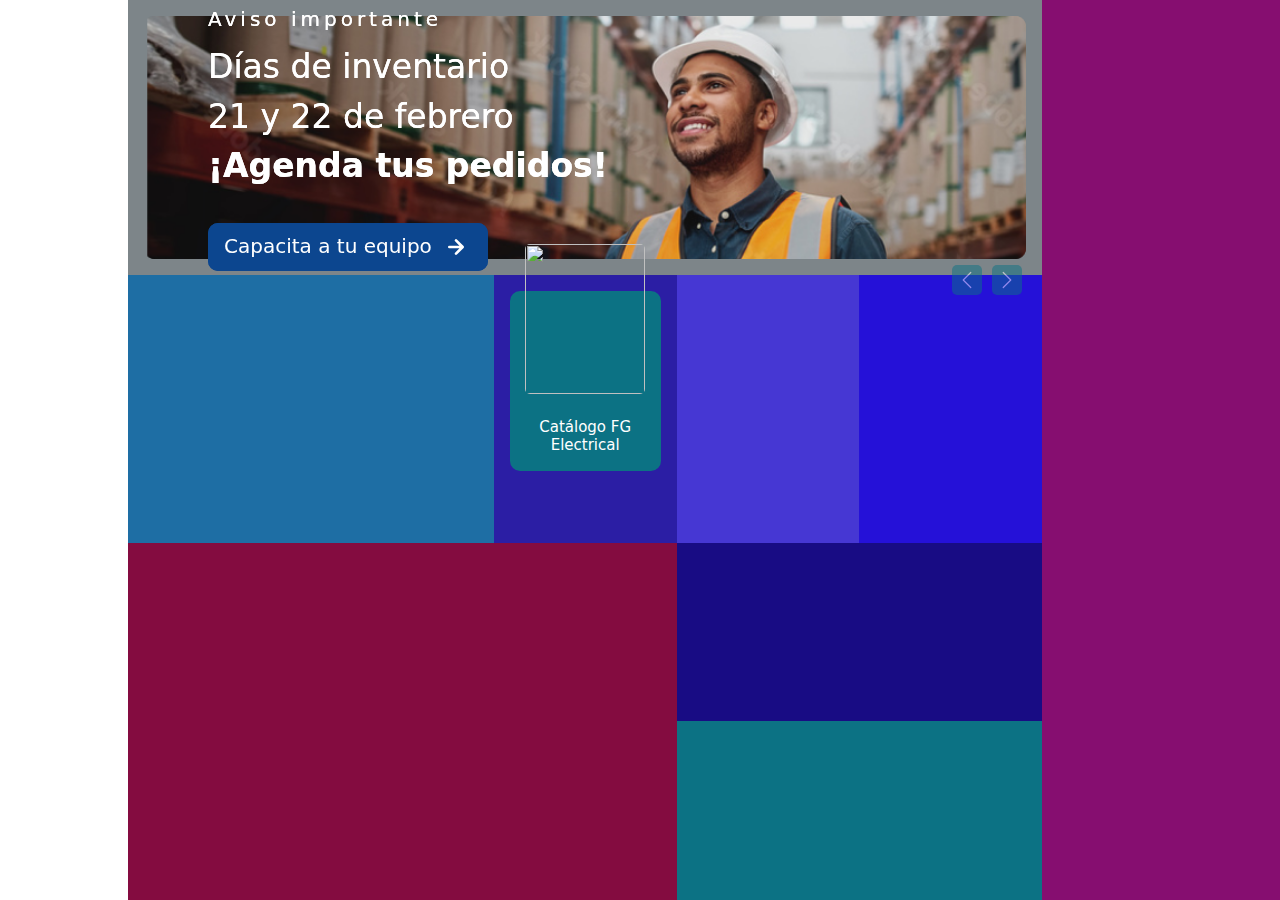
==== index.html @ e0c72c0d "Add files via upload" ====
<!DOCTYPE html>
<html lang="es-MX">

<head>
  <meta charset="UTF-8">
  <meta name="viewport" content="width=device-width, initial-scale=1.0">
  <link rel="stylesheet" href="./css/main.css">
  <link href="https://cdn.jsdelivr.net/npm/bootstrap@5.3.3/dist/css/bootstrap.min.css" rel="stylesheet"
    integrity="sha384-QWTKZyjpPEjISv5WaRU9OFeRpok6YctnYmDr5pNlyT2bRjXh0JMhjY6hW+ALEwIH" crossorigin="anonymous">
</head>
<title>Tablets Project</title>
</head>

<body>
  <main>
    <div class="container__tablet">
      <aside class="Menu"></aside>
      <div class="CapacitacioneSolicitud"></div>
      <div class="CatalogoFG">
        <div class="catalog__content">
          <img class="catalog__content__image"
            src="https://cdn.shopify.com/s/files/1/0257/8494/2641/files/Catalogo_FG.jpg?v=1652139027" alt="">
          <h2 class="catalog__content__title">Catálogo FG Electrical</h2>
        </div>
      </div>
      <div class="CatalogoValmact"></div>
      <div class="Fichas"></div>
      <div class="BannerArea">
        <div id="carouselExampleInterval" class="carousel slide carousel_banner" data-bs-ride="carousel">
          <div class="carousel-inner">
            <div class="carousel-item active" data-bs-interval="3000">
              <div class="banner__containers ">
                <img src="./assets/banner_tablet_1.png" class="banner__content__background" alt="...">
                <div class="banner__content">
                  <span class="banner__content__type">Aviso importante</span>
                  <p class="banner__content__title">Días de inventario 21 y 22 de febrero <span
                      class="banner__content__strong">¡Agenda
                      tus pedidos!</span></p>
                  <a class="banner__content__button" href="">Capacita a tu equipo <span> <svg
                        xmlns="http://www.w3.org/2000/svg" width="1em" height="1em" viewBox="0 0 24 24">
                        <path fill="currentColor"
                          d="M17.92 11.62a1 1 0 0 0-.21-.33l-5-5a1 1 0 0 0-1.42 1.42l3.3 3.29H7a1 1 0 0 0 0 2h7.59l-3.3 3.29a1 1 0 0 0 0 1.42a1 1 0 0 0 1.42 0l5-5a1 1 0 0 0 .21-.33a1 1 0 0 0 0-.76" />
                      </svg></span></a>
                </div>
              </div>

            </div>
            <div class="carousel-item active" data-bs-interval="3000">
              <div class="banner__containers ">
                <img src="./assets/banner_tablet_1.png" class="banner__content__background" alt="...">
                <div class="banner__content">
                  <span class="banner__content__type">Aviso importante</span>
                  <p class="banner__content__title">Días de inventario 21 y 22 de febrero <span
                      class="banner__content__strong">¡Agenda
                      tus pedidos!</span></p>
                  <a class="banner__content__button" href="">Capacita a tu equipo <span> <svg
                        xmlns="http://www.w3.org/2000/svg" width="1em" height="1em" viewBox="0 0 24 24">
                        <path fill="currentColor"
                          d="M17.92 11.62a1 1 0 0 0-.21-.33l-5-5a1 1 0 0 0-1.42 1.42l3.3 3.29H7a1 1 0 0 0 0 2h7.59l-3.3 3.29a1 1 0 0 0 0 1.42a1 1 0 0 0 1.42 0l5-5a1 1 0 0 0 .21-.33a1 1 0 0 0 0-.76" />
                      </svg></span></a>
                </div>
              </div>

            </div>
            <!-- <div class="carousel-item" data-bs-interval="2000">
              <img src="..." class="d-block w-100" alt="...">
            </div>
            <div class="carousel-item">
              <img src="..." class="d-block w-100" alt="...">
            </div> -->
          </div>
          <div class="carousel_control_arrow">
            <button class="carousel-control-prev" type="button" data-bs-target="#carouselExampleInterval"
              data-bs-slide="prev">
              <span class="carousel-control-prev-icon" aria-hidden="true"></span>
              <span class="visually-hidden">Previous</span>
            </button>
            <button class="carousel-control-next" type="button" data-bs-target="#carouselExampleInterval"
              data-bs-slide="next">
              <span class="carousel-control-next-icon" aria-hidden="true"></span>
              <span class="visually-hidden">Next</span>
            </button>
          </div>

        </div>
      </div>
      <div class="TiendasEnLinea"></div>
      <div class="SobreNosotros"></div>
      <div class="Merch"></div>
      <div class="ContainerCapacitaciones"></div>
    </div>
  </main>
  <script src="https://cdn.jsdelivr.net/npm/@popperjs/core@2.11.8/dist/umd/popper.min.js"
    integrity="sha384-I7E8VVD/ismYTF4hNIPjVp/Zjvgyol6VFvRkX/vR+Vc4jQkC+hVqc2pM8ODewa9r"
    crossorigin="anonymous"></script>
  <script src="https://cdn.jsdelivr.net/npm/bootstrap@5.3.3/dist/js/bootstrap.min.js"
    integrity="sha384-0pUGZvbkm6XF6gxjEnlmuGrJXVbNuzT9qBBavbLwCsOGabYfZo0T0to5eqruptLy"
    crossorigin="anonymous"></script>
</body>

</html>
---- css/main.css ----
:root {
  --white: #fff !important;
  --blue-button: #0c468f;
}

main {
  overflow: hidden;
  overflow-y: none;
  overflow-x: none;
  padding: 0;
  width: 100vw;
  height: 100vh;
}
main .container__tablet {
  width: 100%;
  height: 100%;
  display: grid;
  grid-template-columns: 0.7fr repeat(5, 1fr) 1.3fr;
  grid-template-rows: 1.3fr 1.5fr repeat(2, 1fr);
  gap: 0px 0px;
  grid-template-areas: "Menu BannerArea BannerArea BannerArea BannerArea BannerArea ContainerCapacitaciones" "Menu CapacitacioneSolicitud CapacitacioneSolicitud CatalogoFG CatalogoValmact Fichas ContainerCapacitaciones" "Menu TiendasEnLinea TiendasEnLinea TiendasEnLinea SobreNosotros SobreNosotros ContainerCapacitaciones" "Menu TiendasEnLinea TiendasEnLinea TiendasEnLinea Merch Merch ContainerCapacitaciones";
}
main .BannerArea {
  grid-area: BannerArea;
  background-color: #f345d3;
}
main .ContainerCapacitaciones {
  grid-area: ContainerCapacitaciones;
  background-color: #860e70;
}
main .CapacitacioneSolicitud {
  grid-area: CapacitacioneSolicitud;
  background-color: #1e6ea4;
}
main .CatalogoFG {
  grid-area: CatalogoFG;
  background-color: #2b1ea4;
}
main .CatalogoValmact {
  grid-area: CatalogoValmact;
  background-color: #4637d3;
}
main .SobreNosotros {
  grid-area: SobreNosotros;
  background-color: #180c84;
}
main .TiendasEnLinea {
  grid-area: TiendasEnLinea;
  background-color: #840c40;
}
main .Merch {
  grid-area: Merch;
  background-color: #0c7284;
}
main .Fichas {
  grid-area: Fichas;
  background-color: #2511d8;
}

/*Banner Section*/
.carousel-inner {
  width: 100%;
  height: 100%;
}

.carousel_banner {
  background-color: #7d8589;
  width: 100%;
  height: 100%;
}

.carousel-item {
  width: 100%;
  height: 100%;
}

.banner__containers {
  position: relative;
  width: 100%;
  height: 100%;
  padding: 1rem;
  overflow: hidden;
}
.banner__containers .banner__content__background {
  width: 100%;
  -o-object-fit: cover;
     object-fit: cover;
  position: relative;
  z-index: 9;
}
.banner__containers .banner__content {
  width: 100%;
  height: 100%;
  position: absolute;
  z-index: 11;
  top: 0;
  left: 0;
  padding: 5rem;
  display: flex;
  flex-direction: column;
  align-items: start;
  justify-content: center;
  width: 70%;
}
.banner__containers .banner__content .banner__content__type {
  font-size: 20px;
  color: var(--white);
  letter-spacing: 4px;
  font-weight: 300;
}
.banner__containers .banner__content .banner__content__title {
  font-size: 33px;
  text-wrap: balance;
  color: var(--white);
  font-weight: normal;
  padding: 0.5rem 0 1rem 0;
}
.banner__containers .banner__content .banner__content__title .banner__content__strong {
  font-weight: 600;
}
.banner__containers .banner__content .banner__content__button {
  background-color: var(--blue-button);
  color: var(--white);
  font-size: 20px;
  font-weight: 500;
  padding: 0.5rem 1rem;
  text-decoration: none;
  border-radius: 10px;
  display: flex;
  flex-direction: row;
  gap: 0.5rem;
}
.banner__containers .banner__content .banner__content__button span svg {
  width: 2rem;
  height: 2rem;
}

.carousel_control_arrow {
  position: absolute;
  bottom: -20px;
  right: 20px;
  width: 70px;
  height: 30px;
  z-index: 13;
  display: flex;
  flex-direction: row;
  justify-content: center;
  align-items: center;
}
.carousel_control_arrow .carousel-control-prev,
.carousel_control_arrow .carousel-control-next {
  border-radius: 5px;
  background-color: #0c7284;
  width: 30px;
  height: 30px;
}
.carousel_control_arrow .carousel-control-prev .carousel-control-next-icon,
.carousel_control_arrow .carousel-control-prev .carousel-control-prev-icon,
.carousel_control_arrow .carousel-control-next .carousel-control-next-icon,
.carousel_control_arrow .carousel-control-next .carousel-control-prev-icon {
  width: 20px;
}

/* Banner Section*/
/* Catalogos*/
.CatalogoFG {
  padding: 1rem;
}
.CatalogoFG .catalog__content {
  display: flex;
  flex-direction: column;
  justify-content: center;
  align-items: center;
  background-color: #0c7284;
  border-radius: 10px;
  text-align: center;
  height: 180px;
}
.CatalogoFG .catalog__content .catalog__content__image {
  width: 120px;
  height: 150px;
  border-radius: 5px;
  -o-object-fit: cover;
     object-fit: cover;
  transform: translateY(-1.5rem);
  z-index: 14;
}
.CatalogoFG .catalog__content .catalog__content__title {
  font-size: 15px;
  color: var(--white);
  padding: 0 0 2rem 0;
  text-wrap: balance;
}
.CatalogoFG .catalog__content .catalog__content__paragraph {
  font-size: 13px;
}
.CatalogoFG .catalog__content .catalog__content__button {
  background-color: var(--blue-button);
  color: var(--white);
  font-size: 15px;
  font-weight: 500;
  text-decoration: none;
  border-radius: 10px;
  padding: 0.5rem;
}

/* Catalogos*//*# sourceMappingURL=main.css.map */
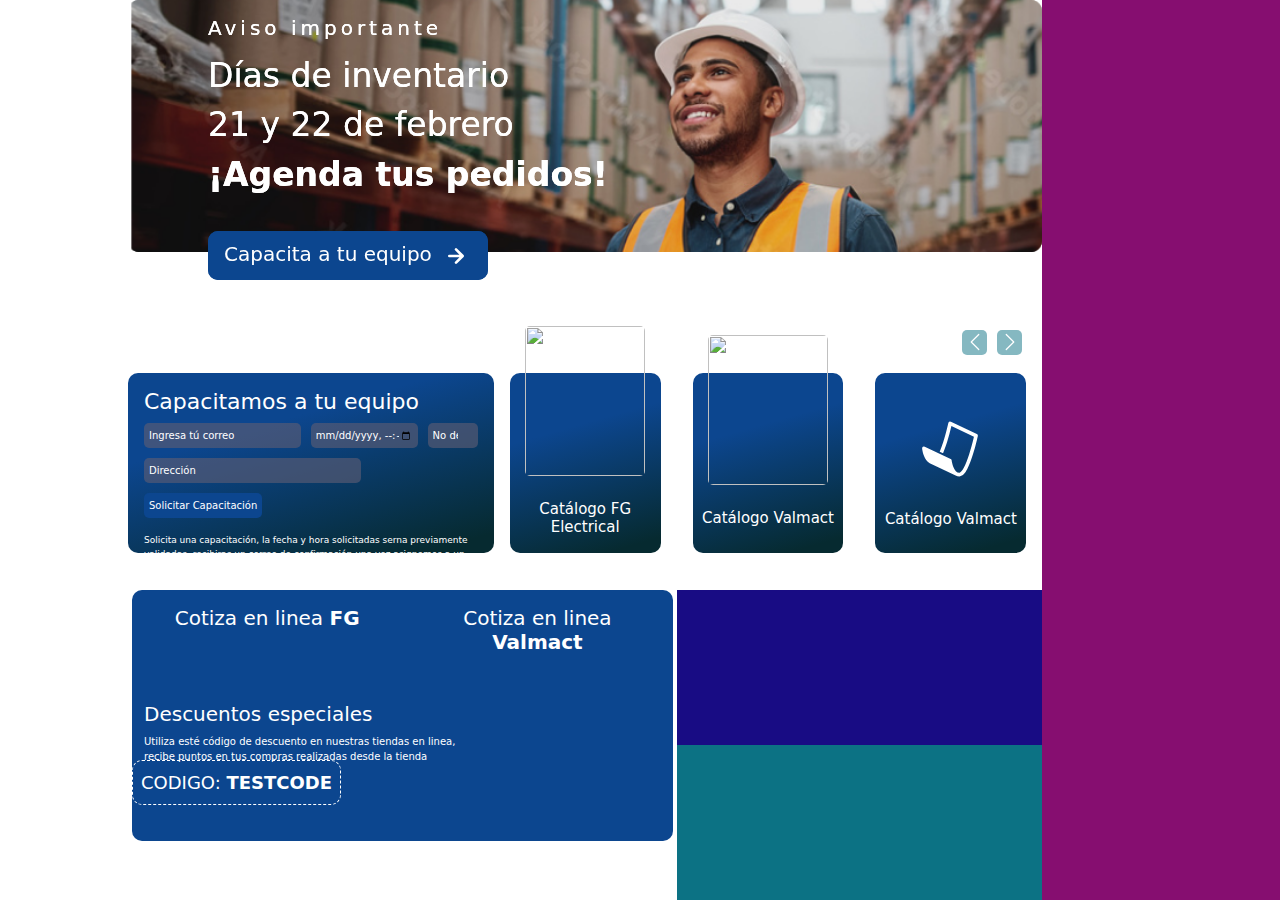
==== commit eaf47dd2: "Add files via upload" ====
--- a/index.html
+++ b/index.html
@@ -15,7 +15,23 @@
   <main>
     <div class="container__tablet">
       <aside class="Menu"></aside>
-      <div class="CapacitacioneSolicitud"></div>
+      <div class="CapacitacioneSolicitud">
+        <div class="capacitaciones__content">
+          <h2 class="capacitaciones__content__title">Capacitamos a tu equipo</h2>
+          <div class="capacitaciones__content__form">
+            <form action="">
+              <input placeholder="Ingresa tú correo" type="email" name="correo" id="correo">
+              <input type="datetime-local" name="datetime" id="datetime">
+              <input placeholder="No de asistentes" type="number" name="asistentes" id="asistentes">
+              <input placeholder="Dirección" type="text" name="direccion" id="direccion">
+              <input id="submit" type="submit" value="Solicitar Capacitación">
+            </form>
+            <p class="capacitaciones__content__politicies">Solicita una capacitación, la fecha y hora solicitadas serna
+              previamente validadas, recibiras un correo
+              de confirmación una vez asignemos a un capacitador.</p>
+          </div>
+        </div>
+      </div>
       <div class="CatalogoFG">
         <div class="catalog__content">
           <img class="catalog__content__image"
@@ -23,8 +39,22 @@
           <h2 class="catalog__content__title">Catálogo FG Electrical</h2>
         </div>
       </div>
-      <div class="CatalogoValmact"></div>
-      <div class="Fichas"></div>
+      <div class="CatalogoValmact">
+        <div class="catalog__content">
+          <img class="catalog__content__image"
+            src="https://cdn.shopify.com/s/files/1/0257/8494/2641/files/catalogo_valmact.jpg?v=1692377696" alt="">
+          <h2 class="catalog__content__title">Catálogo Valmact</h2>
+        </div>
+      </div>
+      <div class="Fichas">
+        <div class="catalog__content">
+          <svg class="catalog__content__paper" xmlns="http://www.w3.org/2000/svg" viewBox=" 0 0 32 32">
+            <path fill="currentColor"
+              d="M28.916 8.01L15.953 1.887a.92.92 0 0 0-1.288.638c-.003.01-1.04 4.83-2.58 9.635c-.525 1.647-1.113 3.275-1.727 4.705l1.665.786c2-4.642 3.584-11.05 4.18-13.613L27.47 9.353c-.346 1.513-1.233 5.223-2.42 8.927c-.767 2.4-1.665 4.797-2.585 6.532c-.89 1.79-1.958 2.67-2.197 2.552c-1.42.03-2.418-1.262-3.09-2.918a13.7 13.7 0 0 1-.657-2.246c-.128-.618-.167-1.006-.17-1.006a.906.906 0 0 0-.52-.73l-12.96-6.12a.924.924 0 0 0-.926.08a.92.92 0 0 0-.38.847c.008.046.195 1.85.947 3.737c.522 1.32 1.407 2.818 2.846 3.575l12.956 6.13l.006-.012c.562.295 1.2.487 1.947.496c1.797-.117 2.777-1.668 3.818-3.525c3-5.69 5.32-16.6 5.338-16.64a.91.91 0 0 0-.504-1.02z" />
+          </svg>
+          <h2 class="catalog__content__title">Catálogo Valmact</h2>
+        </div>
+      </div>
       <div class="BannerArea">
         <div id="carouselExampleInterval" class="carousel slide carousel_banner" data-bs-ride="carousel">
           <div class="carousel-inner">
@@ -84,7 +114,28 @@
 
         </div>
       </div>
-      <div class="TiendasEnLinea"></div>
+      <div class="TiendasEnLinea">
+        <div class="TiendaEnLinea__Content row">
+          <div class="TiendaEnLinea__FG col-6">
+            <h2>Cotiza en linea <span> FG </span></h2>
+            <img src="./assets/TiendaFG.png" alt="">
+          </div>
+          <div class="TiendaEnLinea__FGM col-6">
+            <h2>Cotiza en linea <span> Valmact </span></h2>
+            <img src="./assets/TiendaFGM.png" alt="">
+          </div>
+          <div class="col-12">
+            <div class="TiendaEnLinea__codigo row">
+              <h3 class="">Descuentos especiales</h3>
+              <p class="col-8">Utiliza esté código de descuento en nuestras tiendas en linea, recibe puntos en tus
+                compras realizadas
+                desde la tienda</p>
+              <p class="TiendaEnLinea__codigo__discount col-2">Codigo: <span>TESTCODE</span></p>
+            </div>
+          </div>
+        </div>
+
+      </div>
       <div class="SobreNosotros"></div>
       <div class="Merch"></div>
       <div class="ContainerCapacitaciones"></div>
--- a/css/main.css
+++ b/css/main.css
@@ -16,13 +16,12 @@
   height: 100%;
   display: grid;
   grid-template-columns: 0.7fr repeat(5, 1fr) 1.3fr;
-  grid-template-rows: 1.3fr 1.5fr repeat(2, 1fr);
+  grid-template-rows: 2.3fr 1.5fr repeat(2, 1fr);
   gap: 0px 0px;
   grid-template-areas: "Menu BannerArea BannerArea BannerArea BannerArea BannerArea ContainerCapacitaciones" "Menu CapacitacioneSolicitud CapacitacioneSolicitud CatalogoFG CatalogoValmact Fichas ContainerCapacitaciones" "Menu TiendasEnLinea TiendasEnLinea TiendasEnLinea SobreNosotros SobreNosotros ContainerCapacitaciones" "Menu TiendasEnLinea TiendasEnLinea TiendasEnLinea Merch Merch ContainerCapacitaciones";
 }
 main .BannerArea {
   grid-area: BannerArea;
-  background-color: #f345d3;
 }
 main .ContainerCapacitaciones {
   grid-area: ContainerCapacitaciones;
@@ -30,15 +29,12 @@
 }
 main .CapacitacioneSolicitud {
   grid-area: CapacitacioneSolicitud;
-  background-color: #1e6ea4;
 }
 main .CatalogoFG {
   grid-area: CatalogoFG;
-  background-color: #2b1ea4;
 }
 main .CatalogoValmact {
   grid-area: CatalogoValmact;
-  background-color: #4637d3;
 }
 main .SobreNosotros {
   grid-area: SobreNosotros;
@@ -46,7 +42,6 @@
 }
 main .TiendasEnLinea {
   grid-area: TiendasEnLinea;
-  background-color: #840c40;
 }
 main .Merch {
   grid-area: Merch;
@@ -54,7 +49,6 @@
 }
 main .Fichas {
   grid-area: Fichas;
-  background-color: #2511d8;
 }
 
 /*Banner Section*/
@@ -64,7 +58,6 @@
 }
 
 .carousel_banner {
-  background-color: #7d8589;
   width: 100%;
   height: 100%;
 }
@@ -78,8 +71,6 @@
   position: relative;
   width: 100%;
   height: 100%;
-  padding: 1rem;
-  overflow: hidden;
 }
 .banner__containers .banner__content__background {
   width: 100%;
@@ -95,7 +86,7 @@
   z-index: 11;
   top: 0;
   left: 0;
-  padding: 5rem;
+  padding: 0rem 2rem 4rem 5rem;
   display: flex;
   flex-direction: column;
   align-items: start;
@@ -137,9 +128,9 @@
 
 .carousel_control_arrow {
   position: absolute;
-  bottom: -20px;
+  bottom: -3px;
   right: 20px;
-  width: 70px;
+  width: 60px;
   height: 30px;
   z-index: 13;
   display: flex;
@@ -151,8 +142,8 @@
 .carousel_control_arrow .carousel-control-next {
   border-radius: 5px;
   background-color: #0c7284;
-  width: 30px;
-  height: 30px;
+  width: 25px;
+  height: 25px;
 }
 .carousel_control_arrow .carousel-control-prev .carousel-control-next-icon,
 .carousel_control_arrow .carousel-control-prev .carousel-control-prev-icon,
@@ -163,20 +154,34 @@
 
 /* Banner Section*/
 /* Catalogos*/
-.CatalogoFG {
+.CatalogoFG,
+.CatalogoValmact {
   padding: 1rem;
 }
-.CatalogoFG .catalog__content {
+.CatalogoFG .catalog__content,
+.CatalogoValmact .catalog__content {
   display: flex;
   flex-direction: column;
   justify-content: center;
   align-items: center;
-  background-color: #0c7284;
+  background: rgb(12, 70, 143);
+  background: linear-gradient(164deg, rgb(12, 70, 143) 32%, rgb(6, 42, 48) 93%);
+  filter: progid:DXImageTransform.Microsoft.gradient(startColorstr="#0c468f",endColorstr="#062a30",GradientType=1);
   border-radius: 10px;
   text-align: center;
   height: 180px;
 }
-.CatalogoFG .catalog__content .catalog__content__image {
+.CatalogoFG .catalog__content .catalog__content__paper,
+.CatalogoValmact .catalog__content .catalog__content__paper {
+  width: 4rem;
+  height: 4rem;
+}
+.CatalogoFG .catalog__content .catalog__content__paper path,
+.CatalogoValmact .catalog__content .catalog__content__paper path {
+  fill: var(--white);
+}
+.CatalogoFG .catalog__content .catalog__content__image,
+.CatalogoValmact .catalog__content .catalog__content__image {
   width: 120px;
   height: 150px;
   border-radius: 5px;
@@ -185,16 +190,19 @@
   transform: translateY(-1.5rem);
   z-index: 14;
 }
-.CatalogoFG .catalog__content .catalog__content__title {
+.CatalogoFG .catalog__content .catalog__content__title,
+.CatalogoValmact .catalog__content .catalog__content__title {
   font-size: 15px;
   color: var(--white);
   padding: 0 0 2rem 0;
   text-wrap: balance;
 }
-.CatalogoFG .catalog__content .catalog__content__paragraph {
+.CatalogoFG .catalog__content .catalog__content__paragraph,
+.CatalogoValmact .catalog__content .catalog__content__paragraph {
   font-size: 13px;
 }
-.CatalogoFG .catalog__content .catalog__content__button {
+.CatalogoFG .catalog__content .catalog__content__button,
+.CatalogoValmact .catalog__content .catalog__content__button {
   background-color: var(--blue-button);
   color: var(--white);
   font-size: 15px;
@@ -204,4 +212,175 @@
   padding: 0.5rem;
 }
 
-/* Catalogos*//*# sourceMappingURL=main.css.map */+.Fichas {
+  padding: 1rem;
+}
+.Fichas .catalog__content {
+  display: flex;
+  flex-direction: column;
+  justify-content: center;
+  align-items: center;
+  background: rgb(12, 70, 143);
+  background: linear-gradient(164deg, rgb(12, 70, 143) 32%, rgb(6, 42, 48) 93%);
+  filter: progid:DXImageTransform.Microsoft.gradient(startColorstr="#0c468f",endColorstr="#062a30",GradientType=1);
+  border-radius: 10px;
+  text-align: center;
+  height: 180px;
+}
+.Fichas .catalog__content .catalog__content__paper {
+  width: 4rem;
+  height: 4rem;
+}
+.Fichas .catalog__content .catalog__content__paper path {
+  fill: var(--white);
+}
+.Fichas .catalog__content .catalog__content__image {
+  width: 120px;
+  height: 150px;
+  border-radius: 5px;
+  -o-object-fit: cover;
+     object-fit: cover;
+  transform: translateY(-1.5rem);
+  z-index: 14;
+}
+.Fichas .catalog__content .catalog__content__title {
+  transform: translateY(28px);
+  font-size: 15px;
+  color: var(--white);
+  text-wrap: balance;
+}
+.Fichas .catalog__content .catalog__content__paragraph {
+  font-size: 13px;
+}
+.Fichas .catalog__content .catalog__content__button {
+  background-color: var(--blue-button);
+  color: var(--white);
+  font-size: 15px;
+  font-weight: 500;
+  text-decoration: none;
+  border-radius: 10px;
+  padding: 0.5rem;
+}
+
+/* Catalogos*/
+/* Capacitaciones */
+.CapacitacioneSolicitud {
+  padding: 1rem 0 0 0;
+}
+
+.capacitaciones__content {
+  background: rgb(12, 70, 143);
+  background: linear-gradient(164deg, rgb(12, 70, 143) 32%, rgb(6, 42, 48) 93%);
+  filter: progid:DXImageTransform.Microsoft.gradient(startColorstr="#0c468f",endColorstr="#062a30",GradientType=1);
+  border-radius: 10px;
+  height: 180px;
+  padding: 1rem;
+}
+.capacitaciones__content .capacitaciones__content__politicies {
+  font-size: 9px;
+  margin: 0;
+  color: var(--white);
+  padding-top: 1rem;
+}
+.capacitaciones__content .capacitaciones__content__title {
+  color: var(--white);
+  font-size: 22px;
+}
+.capacitaciones__content .capacitaciones__content__form form {
+  display: flex;
+  flex-wrap: wrap;
+  gap: 10px;
+}
+.capacitaciones__content .capacitaciones__content__form form input {
+  background-color: rgba(93, 93, 115, 0.6392156863);
+  border: 0;
+  border-radius: 5px;
+  font-size: 10px;
+  padding: 5px;
+  color: var(--white);
+}
+.capacitaciones__content .capacitaciones__content__form form input::-moz-placeholder {
+  color: var(--white);
+}
+.capacitaciones__content .capacitaciones__content__form form input::placeholder {
+  color: var(--white);
+}
+.capacitaciones__content .capacitaciones__content__form form #submit {
+  background-color: var(--blue-button);
+  color: var(--white);
+  font-weight: 500;
+}
+.capacitaciones__content .capacitaciones__content__form form #correo {
+  width: 47%;
+}
+.capacitaciones__content .capacitaciones__content__form form #datetime,
+.capacitaciones__content .capacitaciones__content__form form #asistentes {
+  width: 32%;
+  color: var(--white);
+  font-size: 10px;
+}
+.capacitaciones__content .capacitaciones__content__form form #asistentes {
+  width: 15%;
+  color: var(--white);
+  font-size: 10px;
+}
+.capacitaciones__content .capacitaciones__content__form form #direccion {
+  width: 65%;
+}
+
+/* Capacitaciones */
+/*Tiendas En linea*/
+.TiendasEnLinea {
+  padding: 0rem 1rem;
+}
+.TiendasEnLinea .TiendaEnLinea__Content {
+  border-radius: 10px;
+  background-color: #0c468f;
+}
+.TiendasEnLinea .TiendaEnLinea__Content .TiendaEnLinea__FG,
+.TiendasEnLinea .TiendaEnLinea__Content .TiendaEnLinea__FGM {
+  text-align: center;
+  padding: 1rem;
+}
+.TiendasEnLinea .TiendaEnLinea__Content .TiendaEnLinea__FG h2,
+.TiendasEnLinea .TiendaEnLinea__Content .TiendaEnLinea__FGM h2 {
+  color: var(--white);
+  font-size: 20px;
+  font-weight: 300;
+  padding: 0;
+}
+.TiendasEnLinea .TiendaEnLinea__Content .TiendaEnLinea__FG h2 span,
+.TiendasEnLinea .TiendaEnLinea__Content .TiendaEnLinea__FGM h2 span {
+  font-weight: 700;
+}
+.TiendasEnLinea .TiendaEnLinea__Content .TiendaEnLinea__FG img,
+.TiendasEnLinea .TiendaEnLinea__Content .TiendaEnLinea__FGM img {
+  width: 100%;
+  -o-object-fit: cover;
+     object-fit: cover;
+}
+.TiendasEnLinea .TiendaEnLinea__Content .TiendaEnLinea__codigo {
+  color: var(--white);
+}
+.TiendasEnLinea .TiendaEnLinea__Content .TiendaEnLinea__codigo h3 {
+  font-size: 20px;
+}
+.TiendasEnLinea .TiendaEnLinea__Content .TiendaEnLinea__codigo p {
+  font-size: 10px;
+  text-wrap: balance;
+}
+.TiendasEnLinea .TiendaEnLinea__Content .TiendaEnLinea__codigo .TiendaEnLinea__codigo__discount {
+  border: 1px solid var(--white);
+  border-style: dashed;
+  width: auto !important;
+  padding: 0.5rem;
+  font-size: 18px;
+  border-radius: 10px;
+  text-transform: uppercase;
+  transform: translateY(-20px);
+}
+.TiendasEnLinea .TiendaEnLinea__Content .TiendaEnLinea__codigo .TiendaEnLinea__codigo__discount span {
+  font-weight: 700;
+}
+
+/*Tiendas En linea*//*# sourceMappingURL=main.css.map */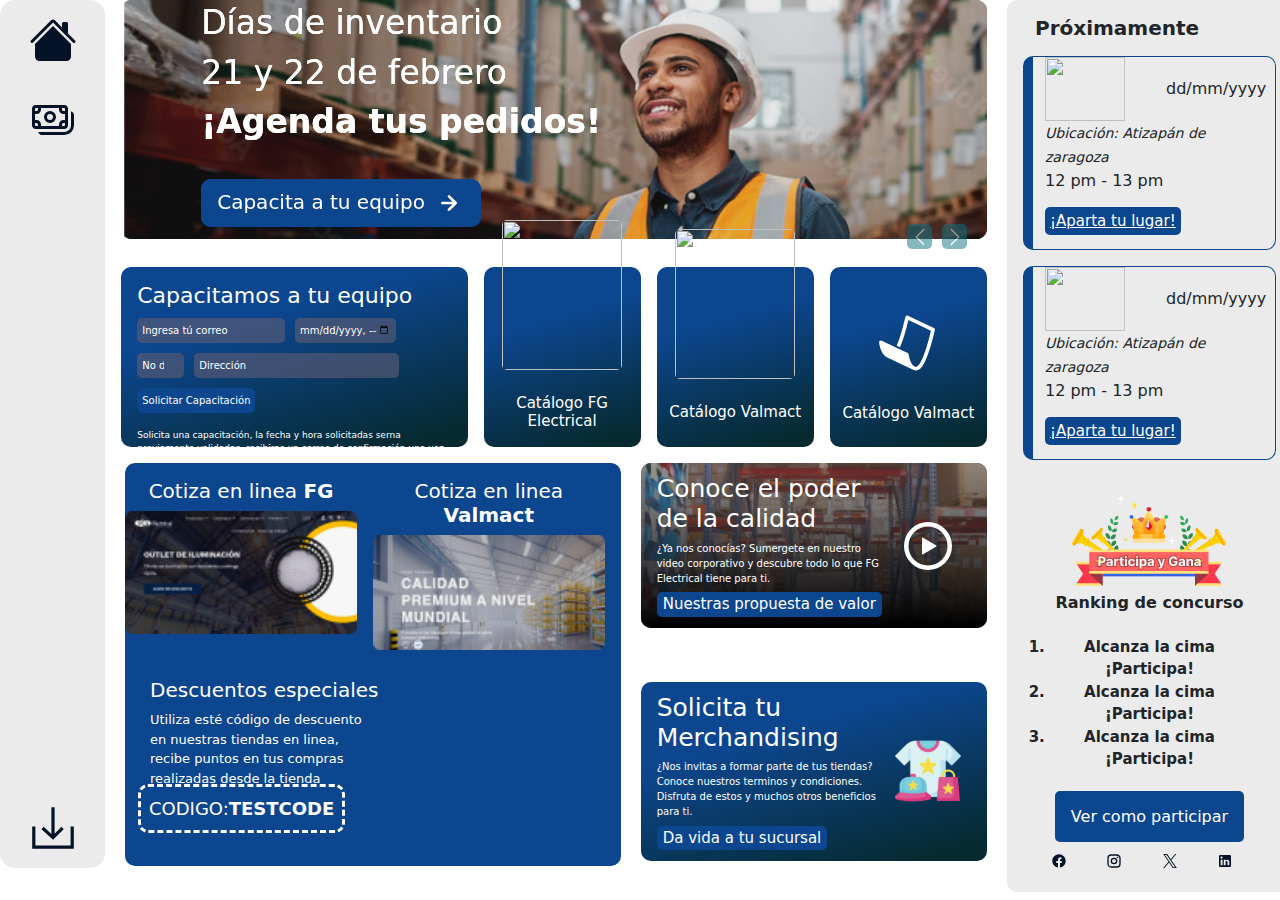
==== commit 8fc90c91: "Add files via upload" ====
--- a/index.html
+++ b/index.html
@@ -14,7 +14,35 @@
 <body>
   <main>
     <div class="container__tablet">
-      <aside class="Menu"></aside>
+      <div class="SideBar">
+        <div class="Menu__content">
+          <div class="Menu__header">
+            <span class="menu__icon"><svg xmlns="http://www.w3.org/2000/svg" width="1em" height="1em"
+                viewBox="0 0 16 16">
+                <g fill="#031226">
+                  <path
+                    d="M8.707 1.5a1 1 0 0 0-1.414 0L.646 8.146a.5.5 0 0 0 .708.708L8 2.207l6.646 6.647a.5.5 0 0 0 .708-.708L13 5.793V2.5a.5.5 0 0 0-.5-.5h-1a.5.5 0 0 0-.5.5v1.293z" />
+                  <path d="m8 3.293l6 6V13.5a1.5 1.5 0 0 1-1.5 1.5h-9A1.5 1.5 0 0 1 2 13.5V9.293z" />
+                </g>
+              </svg></span>
+            <span class="menu__icon">
+              <svg xmlns="http://www.w3.org/2000/svg" width="1em" height="1em" viewBox="0 0 16 16">
+                <path fill="#031226"
+                  d="M9 7a2 2 0 1 1-4 0a2 2 0 0 1 4 0M8 7a1 1 0 1 0-2 0a1 1 0 0 0 2 0M1 4.25C1 3.56 1.56 3 2.25 3h9.5c.69 0 1.25.56 1.25 1.25v5.5c0 .69-.56 1.25-1.25 1.25h-9.5C1.56 11 1 10.44 1 9.75zM2.25 4a.25.25 0 0 0-.25.25V5h.5a.5.5 0 0 0 .5-.5V4zM2 9.75c0 .138.112.25.25.25H3v-.5a.5.5 0 0 0-.5-.5H2zm2-.25v.5h6v-.5A1.5 1.5 0 0 1 11.5 8h.5V6h-.5A1.5 1.5 0 0 1 10 4.5V4H4v.5A1.5 1.5 0 0 1 2.5 6H2v2h.5A1.5 1.5 0 0 1 4 9.5m7 .5h.75a.25.25 0 0 0 .25-.25V9h-.5a.5.5 0 0 0-.5.5zm1-5v-.75a.25.25 0 0 0-.25-.25H11v.5a.5.5 0 0 0 .5.5zm-7.5 8a1.5 1.5 0 0 1-1.427-1.036c.139.024.281.036.427.036h8.25A2.25 2.25 0 0 0 14 9.75V5.085A1.5 1.5 0 0 1 15 6.5v3.25A3.25 3.25 0 0 1 11.75 13z" />
+              </svg>
+            </span>
+          </div>
+          <div class="Menu__footer">
+            <span class="menu__icon">
+              <svg xmlns="http://www.w3.org/2000/svg" width="1em" height="1em" viewBox="0 0 15 15">
+                <path fill="#031226" fill-rule="evenodd"
+                  d="M7 1h7v13H7v-1h6V2H7zm.854 3.146l3.34 3.34l-3.327 3.603l-.734-.678L9.358 8H1V7h8.293L7.146 4.854z"
+                  clip-rule="evenodd" />
+              </svg>
+            </span>
+          </div>
+        </div>
+      </div>
       <div class="CapacitacioneSolicitud">
         <div class="capacitaciones__content">
           <h2 class="capacitaciones__content__title">Capacitamos a tu equipo</h2>
@@ -127,7 +155,7 @@
           <div class="col-12">
             <div class="TiendaEnLinea__codigo row">
               <h3 class="">Descuentos especiales</h3>
-              <p class="col-8">Utiliza esté código de descuento en nuestras tiendas en linea, recibe puntos en tus
+              <p class="col-7">Utiliza esté código de descuento en nuestras tiendas en linea, recibe puntos en tus
                 compras realizadas
                 desde la tienda</p>
               <p class="TiendaEnLinea__codigo__discount col-2">Codigo: <span>TESTCODE</span></p>
@@ -136,9 +164,127 @@
         </div>
 
       </div>
-      <div class="SobreNosotros"></div>
-      <div class="Merch"></div>
-      <div class="ContainerCapacitaciones"></div>
+      <div class="SobreNosotros">
+        <div class="SobreNosotros__content">
+          <img class="SobreNosotros__background" src="./assets/Nosotros.png" alt="">
+          <div class="SobreNosotros__propuestaValor">
+            <h2>Conoce el poder de la calidad</h2>
+            <p>¿Ya nos conocías? Sumergete en nuestro video corporativo y descubre todo lo que FG Electrical tiene para
+              ti.</p>
+            <button>Nuestras propuesta de valor</button>
+          </div>
+          <div class="SobreNosotros__play ">
+            <svg xmlns="http://www.w3.org/2000/svg" width="1em" height="1em" viewBox="0 0 16 16">
+              <path fill="currentColor"
+                d="M8 0a8 8 0 1 1 0 16A8 8 0 0 1 8 0M1.5 8a6.5 6.5 0 1 0 13 0a6.5 6.5 0 0 0-13 0m4.879-2.773l4.264 2.559a.25.25 0 0 1 0 .428l-4.264 2.559A.25.25 0 0 1 6 10.559V5.442a.25.25 0 0 1 .379-.215" />
+            </svg>
+          </div>
+        </div>
+      </div>
+      <div class="Merch">
+        <div class="Merch__content">
+          <div class="Merch__propuestaValor">
+            <h2>Solicita tu Merchandising</h2>
+            <p>¿Nos invitas a formar parte de tus tiendas? Conoce nuestros terminos y condiciones. Disfruta de estos y
+              muchos otros beneficios para ti.</p>
+            <button>Da vida a tu sucursal</button>
+          </div>
+          <div class="Merch__play ">
+            <img src="./assets/Merch.svg" alt="">
+          </div>
+        </div>
+      </div>
+      <div class="ContainerCapacitaciones">
+        <div class="event__container row">
+          <div class="event__title col-12">
+            <h2>Próximamente</h2>
+            <div class="event__content row">
+              <div class="col-6">
+                <img src="https://valmact.com/assets/img/valmact.svg" alt="">
+              </div>
+              <div class="col-6">
+                dd/mm/yyyy
+              </div>
+              <div class="col-12">
+                <i>Ubicación: Atizapán de zaragoza</i>
+                <p>12 pm - 13 pm</p>
+              </div>
+              <div class="col-12">
+                <a href="">¡Aparta tu lugar!</a>
+              </div>
+            </div>
+            <div class="event__content row">
+              <div class="col-6">
+                <img src="https://valmact.com/assets/img/valmact.svg" alt="">
+              </div>
+              <div class="col-6">
+                dd/mm/yyyy
+              </div>
+              <div class="col-12">
+                <i>Ubicación: Atizapán de zaragoza</i>
+                <p>12 pm - 13 pm</p>
+              </div>
+              <div class="col-12">
+                <a href="">¡Aparta tu lugar!</a>
+              </div>
+            </div>
+          </div>
+          <div class="col-12">
+            <img src="./assets/Corona.png" alt="">
+            <div class="ranking__sales">
+              <h2>Ranking de concurso</h2>
+              <ul>
+                <li>Alcanza la cima ¡Participa!</li>
+                <li>Alcanza la cima ¡Participa!</li>
+                <li>Alcanza la cima ¡Participa!</li>
+              </ul>
+            </div>
+          </div>
+          <div class="col-12 container__boton">
+            <a>Ver como participar</a>
+          </div>
+          <div class="col-12">
+            <div class="social__media row">
+              <div class="col-3">
+                <a href="">
+                  <svg xmlns="http://www.w3.org/2000/svg" width="1em" height="1em" viewBox="0 0 24 24">
+                    <g fill="none">
+                      <path
+                        d="M24 0v24H0V0zM12.593 23.258l-.011.002l-.071.035l-.02.004l-.014-.004l-.071-.035c-.01-.004-.019-.001-.024.005l-.004.01l-.017.428l.005.02l.01.013l.104.074l.015.004l.012-.004l.104-.074l.012-.016l.004-.017l-.017-.427c-.002-.01-.009-.017-.017-.018m.265-.113l-.013.002l-.185.093l-.01.01l-.003.011l.018.43l.005.012l.008.007l.201.093c.012.004.023 0 .029-.008l.004-.014l-.034-.614c-.003-.012-.01-.02-.02-.022m-.715.002a.023.023 0 0 0-.027.006l-.006.014l-.034.614c0 .012.007.02.017.024l.015-.002l.201-.093l.01-.008l.004-.011l.017-.43l-.003-.012l-.01-.01z" />
+                      <path fill="#031226"
+                        d="M13.5 21.888C18.311 21.164 22 17.013 22 12c0-5.523-4.477-10-10-10S2 6.477 2 12c0 5.013 3.689 9.165 8.5 9.888V15H9a1.5 1.5 0 0 1 0-3h1.5v-2A3.5 3.5 0 0 1 14 6.5h.5a1.5 1.5 0 0 1 0 3H14a.5.5 0 0 0-.5.5v2H15a1.5 1.5 0 0 1 0 3h-1.5z" />
+                    </g>
+                  </svg>
+                </a>
+              </div>
+              <div class="col-3">
+                <a href="">
+                  <svg xmlns="http://www.w3.org/2000/svg" width="1em" height="1em" viewBox="0 0 24 24">
+                    <path fill="#031226"
+                      d="M7.8 2h8.4C19.4 2 22 4.6 22 7.8v8.4a5.8 5.8 0 0 1-5.8 5.8H7.8C4.6 22 2 19.4 2 16.2V7.8A5.8 5.8 0 0 1 7.8 2m-.2 2A3.6 3.6 0 0 0 4 7.6v8.8C4 18.39 5.61 20 7.6 20h8.8a3.6 3.6 0 0 0 3.6-3.6V7.6C20 5.61 18.39 4 16.4 4zm9.65 1.5a1.25 1.25 0 0 1 1.25 1.25A1.25 1.25 0 0 1 17.25 8A1.25 1.25 0 0 1 16 6.75a1.25 1.25 0 0 1 1.25-1.25M12 7a5 5 0 0 1 5 5a5 5 0 0 1-5 5a5 5 0 0 1-5-5a5 5 0 0 1 5-5m0 2a3 3 0 0 0-3 3a3 3 0 0 0 3 3a3 3 0 0 0 3-3a3 3 0 0 0-3-3" />
+                  </svg>
+                </a>
+              </div>
+              <div class="col-3">
+                <a href="">
+                  <svg xmlns="http://www.w3.org/2000/svg" width="1em" height="1em" viewBox="0 0 16 16">
+                    <path fill="#031226"
+                      d="M9.294 6.928L14.357 1h-1.2L8.762 6.147L5.25 1H1.2l5.31 7.784L1.2 15h1.2l4.642-5.436L10.751 15h4.05zM7.651 8.852l-.538-.775L2.832 1.91h1.843l3.454 4.977l.538.775l4.491 6.47h-1.843z" />
+                  </svg>
+                </a>
+              </div>
+              <div class="col-3">
+                <a href="">
+                  <svg xmlns="http://www.w3.org/2000/svg" width="1em" height="1em" viewBox="0 0 24 24">
+                    <path fill="#031226"
+                      d="M19 3a2 2 0 0 1 2 2v14a2 2 0 0 1-2 2H5a2 2 0 0 1-2-2V5a2 2 0 0 1 2-2zm-.5 15.5v-5.3a3.26 3.26 0 0 0-3.26-3.26c-.85 0-1.84.52-2.32 1.3v-1.11h-2.79v8.37h2.79v-4.93c0-.77.62-1.4 1.39-1.4a1.4 1.4 0 0 1 1.4 1.4v4.93zM6.88 8.56a1.68 1.68 0 0 0 1.68-1.68c0-.93-.75-1.69-1.68-1.69a1.69 1.69 0 0 0-1.69 1.69c0 .93.76 1.68 1.69 1.68m1.39 9.94v-8.37H5.5v8.37z" />
+                  </svg>
+                </a>
+              </div>
+            </div>
+          </div>
+        </div>
+      </div>
     </div>
   </main>
   <script src="https://cdn.jsdelivr.net/npm/@popperjs/core@2.11.8/dist/umd/popper.min.js"
--- a/css/main.css
+++ b/css/main.css
@@ -1,12 +1,11 @@
+@charset "UTF-8";
 :root {
   --white: #fff !important;
   --blue-button: #0c468f;
+  --grey: #ecebeb;
 }
 
 main {
-  overflow: hidden;
-  overflow-y: none;
-  overflow-x: none;
   padding: 0;
   width: 100vw;
   height: 100vh;
@@ -16,16 +15,18 @@
   height: 100%;
   display: grid;
   grid-template-columns: 0.7fr repeat(5, 1fr) 1.3fr;
-  grid-template-rows: 2.3fr 1.5fr repeat(2, 1fr);
+  grid-template-rows: 2.3fr 1.5fr repeat(4, 1fr);
   gap: 0px 0px;
-  grid-template-areas: "Menu BannerArea BannerArea BannerArea BannerArea BannerArea ContainerCapacitaciones" "Menu CapacitacioneSolicitud CapacitacioneSolicitud CatalogoFG CatalogoValmact Fichas ContainerCapacitaciones" "Menu TiendasEnLinea TiendasEnLinea TiendasEnLinea SobreNosotros SobreNosotros ContainerCapacitaciones" "Menu TiendasEnLinea TiendasEnLinea TiendasEnLinea Merch Merch ContainerCapacitaciones";
+  grid-template-areas: "SideBar BannerArea BannerArea BannerArea BannerArea BannerArea ContainerCapacitaciones" "SideBar CapacitacioneSolicitud CapacitacioneSolicitud CatalogoFG CatalogoValmact Fichas ContainerCapacitaciones" "SideBar TiendasEnLinea TiendasEnLinea TiendasEnLinea SobreNosotros SobreNosotros ContainerCapacitaciones" "SideBar TiendasEnLinea TiendasEnLinea TiendasEnLinea SobreNosotros SobreNosotros ContainerCapacitaciones" "SideBar TiendasEnLinea TiendasEnLinea TiendasEnLinea Merch Merch ContainerCapacitaciones" "SideBar TiendasEnLinea TiendasEnLinea TiendasEnLinea Merch Merch ContainerCapacitaciones";
+}
+main .SideBar {
+  grid-area: SideBar;
 }
 main .BannerArea {
   grid-area: BannerArea;
 }
 main .ContainerCapacitaciones {
   grid-area: ContainerCapacitaciones;
-  background-color: #860e70;
 }
 main .CapacitacioneSolicitud {
   grid-area: CapacitacioneSolicitud;
@@ -38,14 +39,12 @@
 }
 main .SobreNosotros {
   grid-area: SobreNosotros;
-  background-color: #180c84;
 }
 main .TiendasEnLinea {
   grid-area: TiendasEnLinea;
 }
 main .Merch {
   grid-area: Merch;
-  background-color: #0c7284;
 }
 main .Fichas {
   grid-area: Fichas;
@@ -156,7 +155,7 @@
 /* Catalogos*/
 .CatalogoFG,
 .CatalogoValmact {
-  padding: 1rem;
+  padding: 1rem 0 1rem 1rem;
 }
 .CatalogoFG .catalog__content,
 .CatalogoValmact .catalog__content {
@@ -213,7 +212,7 @@
 }
 
 .Fichas {
-  padding: 1rem;
+  padding: 1rem 0 1rem 1rem;
 }
 .Fichas .catalog__content {
   display: flex;
@@ -263,6 +262,12 @@
 }
 
 /* Catalogos*/
+/* Menú */
+.menu {
+  background-color: #0c468f;
+}
+
+/* Menú */
 /* Capacitaciones */
 .CapacitacioneSolicitud {
   padding: 1rem 0 0 0;
@@ -331,7 +336,7 @@
 /* Capacitaciones */
 /*Tiendas En linea*/
 .TiendasEnLinea {
-  padding: 0rem 1rem;
+  padding: 0rem 2rem 0 1rem;
 }
 .TiendasEnLinea .TiendaEnLinea__Content {
   border-radius: 10px;
@@ -340,7 +345,7 @@
 .TiendasEnLinea .TiendaEnLinea__Content .TiendaEnLinea__FG,
 .TiendasEnLinea .TiendaEnLinea__Content .TiendaEnLinea__FGM {
   text-align: center;
-  padding: 1rem;
+  padding: 1rem 1rem 1rem 0;
 }
 .TiendasEnLinea .TiendaEnLinea__Content .TiendaEnLinea__FG h2,
 .TiendasEnLinea .TiendaEnLinea__Content .TiendaEnLinea__FGM h2 {
@@ -360,17 +365,20 @@
      object-fit: cover;
 }
 .TiendasEnLinea .TiendaEnLinea__Content .TiendaEnLinea__codigo {
+  padding: 0.8rem;
   color: var(--white);
 }
 .TiendasEnLinea .TiendaEnLinea__Content .TiendaEnLinea__codigo h3 {
   font-size: 20px;
 }
 .TiendasEnLinea .TiendaEnLinea__Content .TiendaEnLinea__codigo p {
-  font-size: 10px;
+  font-size: 13px;
   text-wrap: balance;
 }
 .TiendasEnLinea .TiendaEnLinea__Content .TiendaEnLinea__codigo .TiendaEnLinea__codigo__discount {
-  border: 1px solid var(--white);
+  display: flex;
+  justify-content: center;
+  align-items: center;
   border-style: dashed;
   width: auto !important;
   padding: 0.5rem;
@@ -378,9 +386,241 @@
   border-radius: 10px;
   text-transform: uppercase;
   transform: translateY(-20px);
+  margin: 0;
 }
 .TiendasEnLinea .TiendaEnLinea__Content .TiendaEnLinea__codigo .TiendaEnLinea__codigo__discount span {
   font-weight: 700;
 }
 
-/*Tiendas En linea*//*# sourceMappingURL=main.css.map */+/*Tiendas En linea*/
+/*Sobre nosotros*/
+.SobreNosotros .SobreNosotros__content {
+  border-radius: 10px;
+  padding: 0.9rem 0.5rem;
+  display: flex;
+  flex-direction: row;
+  flex-wrap: nowrap;
+  position: relative;
+  padding: 0.7rem 1rem;
+}
+.SobreNosotros .SobreNosotros__content .SobreNosotros__background {
+  position: absolute;
+  width: 100%;
+  height: 100%;
+  top: 0;
+  left: 0;
+  background-color: #2c2e31;
+  z-index: 19;
+  border-radius: 10px;
+  -o-object-fit: cover;
+     object-fit: cover;
+}
+.SobreNosotros .SobreNosotros__content .SobreNosotros__propuestaValor {
+  color: var(--white);
+  padding: 0 !important;
+  width: 80%;
+  text-align: left;
+  z-index: 20;
+}
+.SobreNosotros .SobreNosotros__content .SobreNosotros__propuestaValor h2 {
+  font-size: 25px;
+  margin: 0;
+}
+.SobreNosotros .SobreNosotros__content .SobreNosotros__propuestaValor p {
+  font-size: 10px;
+  margin: 0;
+  margin: 0.4rem 0;
+}
+.SobreNosotros .SobreNosotros__content .SobreNosotros__propuestaValor button {
+  text-align: left;
+  background-color: var(--blue-button);
+  color: var(--white);
+  font-weight: 500;
+  border-radius: 5px;
+  font-size: 15px;
+  border: 0;
+}
+.SobreNosotros .SobreNosotros__content .SobreNosotros__play {
+  width: 30%;
+  display: flex;
+  justify-content: center;
+  align-items: center;
+  z-index: 21;
+}
+.SobreNosotros .SobreNosotros__content .SobreNosotros__play svg {
+  width: 3rem;
+  height: 3rem;
+}
+.SobreNosotros .SobreNosotros__content .SobreNosotros__play svg path {
+  fill: var(--white);
+}
+
+/*Sobre nosotros*/
+/*Merch*/
+.Merch .Merch__content {
+  padding: 0.7rem 1rem;
+  border-radius: 10px;
+  display: flex;
+  flex-direction: row;
+  flex-wrap: nowrap;
+  position: relative;
+  background: rgb(12, 70, 143);
+  background: linear-gradient(164deg, rgb(12, 70, 143) 32%, rgb(6, 42, 48) 93%);
+  filter: progid:DXImageTransform.Microsoft.gradient(startColorstr="#0c468f",endColorstr="#062a30",GradientType=1);
+}
+.Merch .Merch__content .Merch__background {
+  position: absolute;
+  width: 100%;
+  height: 100%;
+  top: 0;
+  left: 0;
+  background-color: #2c2e31;
+  z-index: 19;
+  border-radius: 10px;
+  -o-object-fit: cover;
+     object-fit: cover;
+}
+.Merch .Merch__content .Merch__propuestaValor {
+  color: var(--white);
+  padding: 0 !important;
+  width: 80%;
+  text-align: left;
+  z-index: 20;
+}
+.Merch .Merch__content .Merch__propuestaValor h2 {
+  font-size: 25px;
+  margin: 0;
+}
+.Merch .Merch__content .Merch__propuestaValor p {
+  font-size: 10px;
+  margin: 0;
+  margin: 0.4rem 0;
+}
+.Merch .Merch__content .Merch__propuestaValor button {
+  text-align: left;
+  background-color: var(--blue-button);
+  color: var(--white);
+  font-weight: 500;
+  border-radius: 5px;
+  font-size: 15px;
+  border: 0;
+}
+.Merch .Merch__content .Merch__play {
+  width: 30%;
+  display: flex;
+  justify-content: center;
+  align-items: center;
+  z-index: 21;
+}
+.Merch .Merch__content .Merch__play svg {
+  width: 3rem;
+  height: 3rem;
+}
+.Merch .Merch__content .Merch__play svg path {
+  fill: var(--white);
+}
+
+/*Merch*/
+/*Eventos y Concursos*/
+.ContainerCapacitaciones {
+  padding: 0rem 0 0.5rem 2rem;
+}
+.ContainerCapacitaciones .event__container {
+  background: var(--grey);
+  height: 100%;
+  border-radius: 10px;
+  padding: 0 1rem;
+}
+.ContainerCapacitaciones .event__container .event__title h2 {
+  font-size: 20px;
+  font-weight: 700;
+  margin: 1rem 0;
+}
+.ContainerCapacitaciones .event__container .event__title .event__content {
+  border: 1px solid var(--blue-button);
+  border-radius: 10px;
+  border-left: 10px solid var(--blue-button);
+  justify-content: center;
+  align-items: center;
+  padding: 0 0 1rem 0;
+  margin-bottom: 1rem;
+}
+.ContainerCapacitaciones .event__container .event__title .event__content img {
+  width: 5rem;
+  height: 4rem;
+}
+.ContainerCapacitaciones .event__container .event__title .event__content i {
+  font-size: 14px;
+  margin-bottom: 10px;
+}
+.ContainerCapacitaciones .event__container .event__title .event__content a {
+  text-align: left;
+  background-color: var(--blue-button);
+  color: var(--white);
+  font-weight: 500;
+  border-radius: 5px;
+  font-size: 15px;
+  padding: 5px;
+  border: 0;
+}
+.ContainerCapacitaciones .event__container .ranking__sales {
+  text-align: center;
+}
+.ContainerCapacitaciones .event__container .ranking__sales h2 {
+  font-size: 1rem;
+  font-weight: 700;
+}
+.ContainerCapacitaciones .event__container .ranking__sales ul {
+  list-style: decimal;
+  font-weight: 600;
+  font-size: 15px;
+  padding: 15px;
+  margin: 0;
+}
+.ContainerCapacitaciones .event__container .container__boton {
+  width: 100%;
+  text-align: center;
+}
+.ContainerCapacitaciones .event__container .container__boton a {
+  background-color: var(--blue-button);
+  color: var(--white);
+  font-weight: 500;
+  border-radius: 5px;
+  padding: 1rem;
+  width: 100%;
+}
+.ContainerCapacitaciones .event__container .social__media {
+  padding: 0 1rem;
+}
+
+/*Eventos y Concursos*/
+.SideBar {
+  padding: 0 1rem 2rem 0;
+}
+.SideBar .Menu__content {
+  height: 100%;
+  display: flex;
+  flex-direction: column;
+  justify-content: space-between;
+  align-items: start;
+  padding: 1rem;
+  background-color: var(--grey);
+  border-radius: 15px;
+}
+.SideBar .Menu__content .Menu__header,
+.SideBar .Menu__content .Menu__footer {
+  display: flex;
+  justify-content: center;
+  align-items: center;
+  flex-direction: column;
+  width: 100%;
+  gap: 2rem;
+}
+.SideBar .Menu__content .Menu__header .menu__icon svg,
+.SideBar .Menu__content .Menu__footer .menu__icon svg {
+  width: 3rem;
+  height: 3rem;
+}
+.SideBar .Menu__content .Menu__footer .menu__icon {
+  transform: rotate(90deg);
+}/*# sourceMappingURL=main.css.map */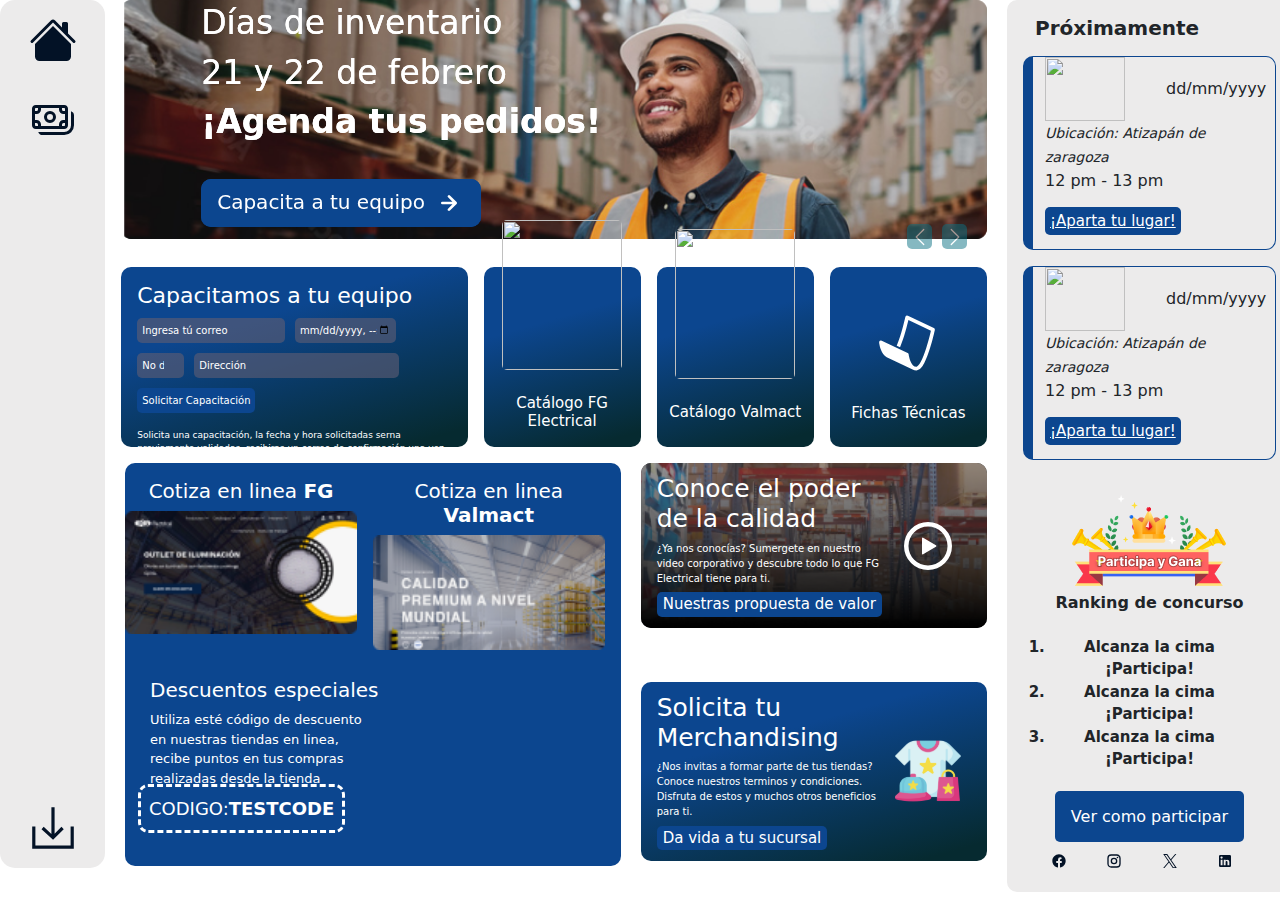
==== commit 832912f3: "Add files via upload" ====
--- a/index.html
+++ b/index.html
@@ -80,7 +80,7 @@
             <path fill="currentColor"
               d="M28.916 8.01L15.953 1.887a.92.92 0 0 0-1.288.638c-.003.01-1.04 4.83-2.58 9.635c-.525 1.647-1.113 3.275-1.727 4.705l1.665.786c2-4.642 3.584-11.05 4.18-13.613L27.47 9.353c-.346 1.513-1.233 5.223-2.42 8.927c-.767 2.4-1.665 4.797-2.585 6.532c-.89 1.79-1.958 2.67-2.197 2.552c-1.42.03-2.418-1.262-3.09-2.918a13.7 13.7 0 0 1-.657-2.246c-.128-.618-.167-1.006-.17-1.006a.906.906 0 0 0-.52-.73l-12.96-6.12a.924.924 0 0 0-.926.08a.92.92 0 0 0-.38.847c.008.046.195 1.85.947 3.737c.522 1.32 1.407 2.818 2.846 3.575l12.956 6.13l.006-.012c.562.295 1.2.487 1.947.496c1.797-.117 2.777-1.668 3.818-3.525c3-5.69 5.32-16.6 5.338-16.64a.91.91 0 0 0-.504-1.02z" />
           </svg>
-          <h2 class="catalog__content__title">Catálogo Valmact</h2>
+          <h2 class="catalog__content__title">Fichas Técnicas</h2>
         </div>
       </div>
       <div class="BannerArea">
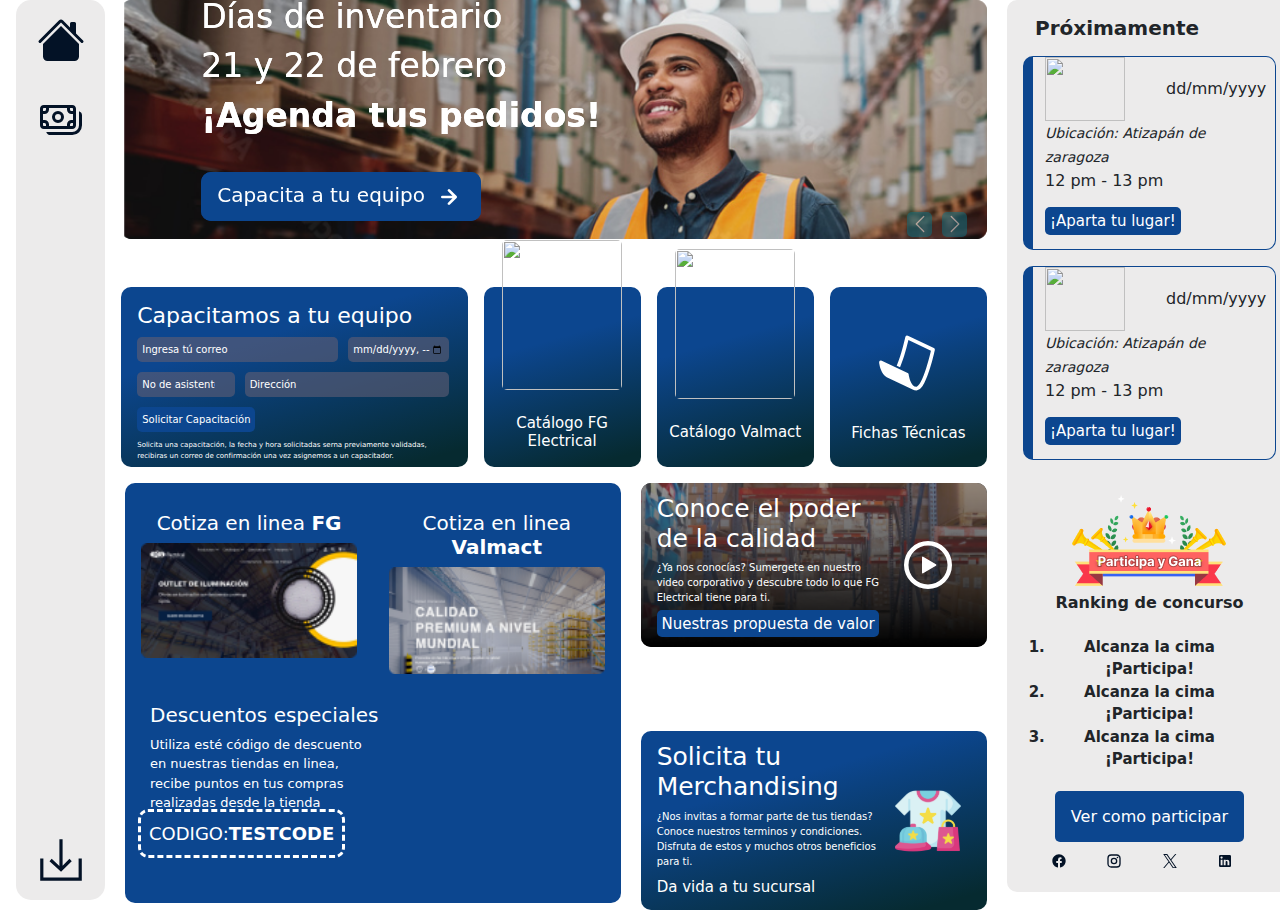
==== commit 034479d4: "Add files via upload" ====
--- a/index.html
+++ b/index.html
@@ -12,6 +12,27 @@
 </head>
 
 <body>
+  <!-- Modal -->
+
+  <!-- Modal -->
+  <div class="modal fade" id="exampleModal" tabindex="-1" aria-labelledby="exampleModalLabel" aria-hidden="true">
+    <div class="modal-dialog">
+      <div class="modal-content">
+        <div class="modal-header">
+          <h1 class="modal-title fs-5" id="exampleModalLabel">Modal title</h1>
+          <button type="button" class="btn-close" data-bs-dismiss="modal" aria-label="Close"></button>
+        </div>
+        <div class="modal-body">
+          ...
+        </div>
+        <div class="modal-footer">
+          <button type="button" class="btn btn-secondary" data-bs-dismiss="modal">Close</button>
+          <button type="button" class="btn btn-primary">Save changes</button>
+        </div>
+      </div>
+    </div>
+  </div>
+  <!-- Modal -->
   <main>
     <div class="container__tablet">
       <div class="SideBar">
@@ -146,11 +167,15 @@
         <div class="TiendaEnLinea__Content row">
           <div class="TiendaEnLinea__FG col-6">
             <h2>Cotiza en linea <span> FG </span></h2>
-            <img src="./assets/TiendaFG.png" alt="">
+            <a href="https://www.fgelectrical.com/" target="_blank">
+              <img src="./assets/TiendaFG.png" alt="Tienda en linea FG Electrical">
+            </a>
           </div>
           <div class="TiendaEnLinea__FGM col-6">
             <h2>Cotiza en linea <span> Valmact </span></h2>
-            <img src="./assets/TiendaFGM.png" alt="">
+            <a href="https://valmact.com/" target="_blank">
+              <img src="./assets/TiendaFGM.png" alt="Tienda en linea Valmact">
+            </a>
           </div>
           <div class="col-12">
             <div class="TiendaEnLinea__codigo row">
@@ -171,9 +196,11 @@
             <h2>Conoce el poder de la calidad</h2>
             <p>¿Ya nos conocías? Sumergete en nuestro video corporativo y descubre todo lo que FG Electrical tiene para
               ti.</p>
-            <button>Nuestras propuesta de valor</button>
-          </div>
-          <div class="SobreNosotros__play ">
+            <a href="https://cdn.shopify.com/s/files/1/0257/8494/2641/files/CV_FGE_2023.pdf?v=1690929896"
+              target="_blank">Nuestras propuesta de valor</a>
+          </div>
+          <div class="SobreNosotros__play" type="button" class="btn btn-primary" data-bs-toggle="modal"
+            data-bs-target="#exampleModal">
             <svg xmlns="http://www.w3.org/2000/svg" width="1em" height="1em" viewBox="0 0 16 16">
               <path fill="currentColor"
                 d="M8 0a8 8 0 1 1 0 16A8 8 0 0 1 8 0M1.5 8a6.5 6.5 0 1 0 13 0a6.5 6.5 0 0 0-13 0m4.879-2.773l4.264 2.559a.25.25 0 0 1 0 .428l-4.264 2.559A.25.25 0 0 1 6 10.559V5.442a.25.25 0 0 1 .379-.215" />
@@ -187,7 +214,7 @@
             <h2>Solicita tu Merchandising</h2>
             <p>¿Nos invitas a formar parte de tus tiendas? Conoce nuestros terminos y condiciones. Disfruta de estos y
               muchos otros beneficios para ti.</p>
-            <button>Da vida a tu sucursal</button>
+            <a href="" target="_blank">Da vida a tu sucursal</a>
           </div>
           <div class="Merch__play ">
             <img src="./assets/Merch.svg" alt="">
@@ -241,7 +268,7 @@
             </div>
           </div>
           <div class="col-12 container__boton">
-            <a>Ver como participar</a>
+            <a href="" target="_blank">Ver como participar</a>
           </div>
           <div class="col-12">
             <div class="social__media row">
--- a/css/main.css
+++ b/css/main.css
@@ -23,6 +23,7 @@
   grid-area: SideBar;
 }
 main .BannerArea {
+  padding-bottom: 2rem;
   grid-area: BannerArea;
 }
 main .ContainerCapacitaciones {
@@ -44,6 +45,7 @@
   grid-area: TiendasEnLinea;
 }
 main .Merch {
+  padding: 2.5rem 0 0 0;
   grid-area: Merch;
 }
 main .Fichas {
@@ -188,6 +190,11 @@
      object-fit: cover;
   transform: translateY(-1.5rem);
   z-index: 14;
+  transition: all 500ms ease-in-out;
+}
+.CatalogoFG .catalog__content .catalog__content__image:hover,
+.CatalogoValmact .catalog__content .catalog__content__image:hover {
+  transform: translateY(-2rem);
 }
 .CatalogoFG .catalog__content .catalog__content__title,
 .CatalogoValmact .catalog__content .catalog__content__title {
@@ -229,9 +236,13 @@
 .Fichas .catalog__content .catalog__content__paper {
   width: 4rem;
   height: 4rem;
+  transition: all 500ms ease-in-out;
 }
 .Fichas .catalog__content .catalog__content__paper path {
   fill: var(--white);
+}
+.Fichas .catalog__content .catalog__content__paper:hover {
+  transform: scale(1.1);
 }
 .Fichas .catalog__content .catalog__content__image {
   width: 120px;
@@ -282,10 +293,10 @@
   padding: 1rem;
 }
 .capacitaciones__content .capacitaciones__content__politicies {
-  font-size: 9px;
+  font-size: 7px;
   margin: 0;
   color: var(--white);
-  padding-top: 1rem;
+  padding-top: 0.5rem;
 }
 .capacitaciones__content .capacitaciones__content__title {
   color: var(--white);
@@ -316,7 +327,7 @@
   font-weight: 500;
 }
 .capacitaciones__content .capacitaciones__content__form form #correo {
-  width: 47%;
+  width: 64%;
 }
 .capacitaciones__content .capacitaciones__content__form form #datetime,
 .capacitaciones__content .capacitaciones__content__form form #asistentes {
@@ -325,7 +336,7 @@
   font-size: 10px;
 }
 .capacitaciones__content .capacitaciones__content__form form #asistentes {
-  width: 15%;
+  width: 31%;
   color: var(--white);
   font-size: 10px;
 }
@@ -339,13 +350,14 @@
   padding: 0rem 2rem 0 1rem;
 }
 .TiendasEnLinea .TiendaEnLinea__Content {
+  padding: 0.8rem 0;
   border-radius: 10px;
   background-color: #0c468f;
 }
 .TiendasEnLinea .TiendaEnLinea__Content .TiendaEnLinea__FG,
 .TiendasEnLinea .TiendaEnLinea__Content .TiendaEnLinea__FGM {
   text-align: center;
-  padding: 1rem 1rem 1rem 0;
+  padding: 1rem;
 }
 .TiendasEnLinea .TiendaEnLinea__Content .TiendaEnLinea__FG h2,
 .TiendasEnLinea .TiendaEnLinea__Content .TiendaEnLinea__FGM h2 {
@@ -431,14 +443,16 @@
   margin: 0;
   margin: 0.4rem 0;
 }
-.SobreNosotros .SobreNosotros__content .SobreNosotros__propuestaValor button {
+.SobreNosotros .SobreNosotros__content .SobreNosotros__propuestaValor a {
   text-align: left;
   background-color: var(--blue-button);
   color: var(--white);
   font-weight: 500;
   border-radius: 5px;
   font-size: 15px;
+  padding: 0.3rem;
   border: 0;
+  text-decoration: none;
 }
 .SobreNosotros .SobreNosotros__content .SobreNosotros__play {
   width: 30%;
@@ -496,14 +510,14 @@
   margin: 0;
   margin: 0.4rem 0;
 }
-.Merch .Merch__content .Merch__propuestaValor button {
+.Merch .Merch__content .Merch__propuestaValor a {
   text-align: left;
-  background-color: var(--blue-button);
   color: var(--white);
   font-weight: 500;
   border-radius: 5px;
   font-size: 15px;
   border: 0;
+  text-decoration: none;
 }
 .Merch .Merch__content .Merch__play {
   width: 30%;
@@ -562,6 +576,7 @@
   font-size: 15px;
   padding: 5px;
   border: 0;
+  text-decoration: none;
 }
 .ContainerCapacitaciones .event__container .ranking__sales {
   text-align: center;
@@ -588,6 +603,7 @@
   border-radius: 5px;
   padding: 1rem;
   width: 100%;
+  text-decoration: none;
 }
 .ContainerCapacitaciones .event__container .social__media {
   padding: 0 1rem;
@@ -595,7 +611,7 @@
 
 /*Eventos y Concursos*/
 .SideBar {
-  padding: 0 1rem 2rem 0;
+  padding: 0 1rem 0rem 1rem;
 }
 .SideBar .Menu__content {
   height: 100%;
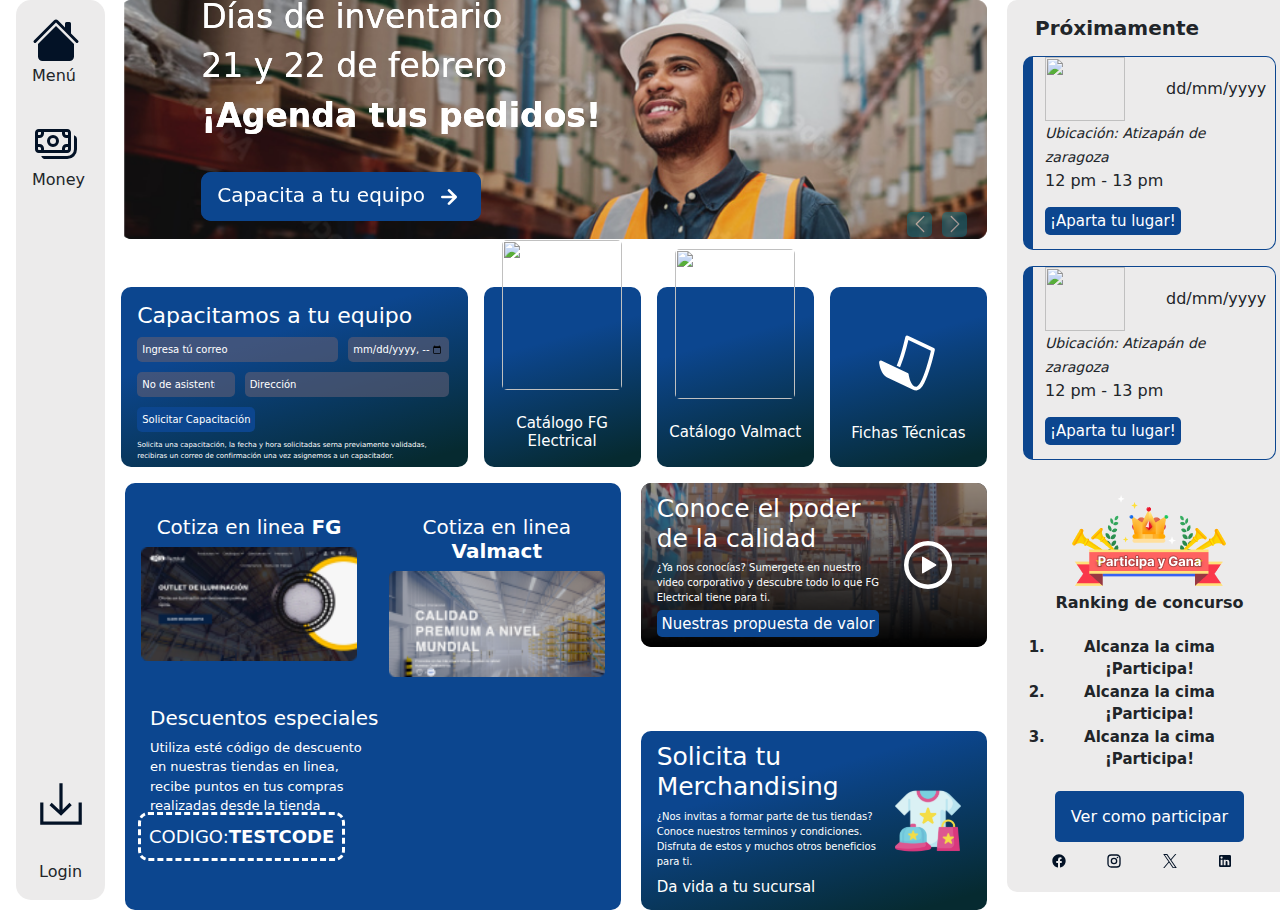
==== commit e5c3367a: "Add files via upload" ====
--- a/index.html
+++ b/index.html
@@ -38,19 +38,22 @@
       <div class="SideBar">
         <div class="Menu__content">
           <div class="Menu__header">
-            <span class="menu__icon"><svg xmlns="http://www.w3.org/2000/svg" width="1em" height="1em"
-                viewBox="0 0 16 16">
+            <span class="menu__icon">
+              <svg xmlns="http://www.w3.org/2000/svg" width="1em" height="1em" viewBox="0 0 16 16">
                 <g fill="#031226">
                   <path
                     d="M8.707 1.5a1 1 0 0 0-1.414 0L.646 8.146a.5.5 0 0 0 .708.708L8 2.207l6.646 6.647a.5.5 0 0 0 .708-.708L13 5.793V2.5a.5.5 0 0 0-.5-.5h-1a.5.5 0 0 0-.5.5v1.293z" />
                   <path d="m8 3.293l6 6V13.5a1.5 1.5 0 0 1-1.5 1.5h-9A1.5 1.5 0 0 1 2 13.5V9.293z" />
                 </g>
-              </svg></span>
+              </svg>
+              Menú
+            </span>
             <span class="menu__icon">
               <svg xmlns="http://www.w3.org/2000/svg" width="1em" height="1em" viewBox="0 0 16 16">
                 <path fill="#031226"
                   d="M9 7a2 2 0 1 1-4 0a2 2 0 0 1 4 0M8 7a1 1 0 1 0-2 0a1 1 0 0 0 2 0M1 4.25C1 3.56 1.56 3 2.25 3h9.5c.69 0 1.25.56 1.25 1.25v5.5c0 .69-.56 1.25-1.25 1.25h-9.5C1.56 11 1 10.44 1 9.75zM2.25 4a.25.25 0 0 0-.25.25V5h.5a.5.5 0 0 0 .5-.5V4zM2 9.75c0 .138.112.25.25.25H3v-.5a.5.5 0 0 0-.5-.5H2zm2-.25v.5h6v-.5A1.5 1.5 0 0 1 11.5 8h.5V6h-.5A1.5 1.5 0 0 1 10 4.5V4H4v.5A1.5 1.5 0 0 1 2.5 6H2v2h.5A1.5 1.5 0 0 1 4 9.5m7 .5h.75a.25.25 0 0 0 .25-.25V9h-.5a.5.5 0 0 0-.5.5zm1-5v-.75a.25.25 0 0 0-.25-.25H11v.5a.5.5 0 0 0 .5.5zm-7.5 8a1.5 1.5 0 0 1-1.427-1.036c.139.024.281.036.427.036h8.25A2.25 2.25 0 0 0 14 9.75V5.085A1.5 1.5 0 0 1 15 6.5v3.25A3.25 3.25 0 0 1 11.75 13z" />
               </svg>
+              Money
             </span>
           </div>
           <div class="Menu__footer">
@@ -61,6 +64,7 @@
                   clip-rule="evenodd" />
               </svg>
             </span>
+            <span>Login</span>
           </div>
         </div>
       </div>
@@ -273,7 +277,7 @@
           <div class="col-12">
             <div class="social__media row">
               <div class="col-3">
-                <a href="">
+                <a href="https://www.facebook.com/FGElectrical/" target="_blank">
                   <svg xmlns="http://www.w3.org/2000/svg" width="1em" height="1em" viewBox="0 0 24 24">
                     <g fill="none">
                       <path
@@ -285,7 +289,7 @@
                 </a>
               </div>
               <div class="col-3">
-                <a href="">
+                <a href="https://www.instagram.com/fgelectrical_oficial/" target="_blank">
                   <svg xmlns="http://www.w3.org/2000/svg" width="1em" height="1em" viewBox="0 0 24 24">
                     <path fill="#031226"
                       d="M7.8 2h8.4C19.4 2 22 4.6 22 7.8v8.4a5.8 5.8 0 0 1-5.8 5.8H7.8C4.6 22 2 19.4 2 16.2V7.8A5.8 5.8 0 0 1 7.8 2m-.2 2A3.6 3.6 0 0 0 4 7.6v8.8C4 18.39 5.61 20 7.6 20h8.8a3.6 3.6 0 0 0 3.6-3.6V7.6C20 5.61 18.39 4 16.4 4zm9.65 1.5a1.25 1.25 0 0 1 1.25 1.25A1.25 1.25 0 0 1 17.25 8A1.25 1.25 0 0 1 16 6.75a1.25 1.25 0 0 1 1.25-1.25M12 7a5 5 0 0 1 5 5a5 5 0 0 1-5 5a5 5 0 0 1-5-5a5 5 0 0 1 5-5m0 2a3 3 0 0 0-3 3a3 3 0 0 0 3 3a3 3 0 0 0 3-3a3 3 0 0 0-3-3" />
@@ -293,7 +297,7 @@
                 </a>
               </div>
               <div class="col-3">
-                <a href="">
+                <a href="https://twitter.com/fg_electrical" target="_blank">
                   <svg xmlns="http://www.w3.org/2000/svg" width="1em" height="1em" viewBox="0 0 16 16">
                     <path fill="#031226"
                       d="M9.294 6.928L14.357 1h-1.2L8.762 6.147L5.25 1H1.2l5.31 7.784L1.2 15h1.2l4.642-5.436L10.751 15h4.05zM7.651 8.852l-.538-.775L2.832 1.91h1.843l3.454 4.977l.538.775l4.491 6.47h-1.843z" />
@@ -301,7 +305,7 @@
                 </a>
               </div>
               <div class="col-3">
-                <a href="">
+                <a href="https://www.linkedin.com/in/valmact-manufacturing-b9a2602b8/" target="_blank">
                   <svg xmlns="http://www.w3.org/2000/svg" width="1em" height="1em" viewBox="0 0 24 24">
                     <path fill="#031226"
                       d="M19 3a2 2 0 0 1 2 2v14a2 2 0 0 1-2 2H5a2 2 0 0 1-2-2V5a2 2 0 0 1 2-2zm-.5 15.5v-5.3a3.26 3.26 0 0 0-3.26-3.26c-.85 0-1.84.52-2.32 1.3v-1.11h-2.79v8.37h2.79v-4.93c0-.77.62-1.4 1.39-1.4a1.4 1.4 0 0 1 1.4 1.4v4.93zM6.88 8.56a1.68 1.68 0 0 0 1.68-1.68c0-.93-.75-1.69-1.68-1.69a1.69 1.69 0 0 0-1.69 1.69c0 .93.76 1.68 1.69 1.68m1.39 9.94v-8.37H5.5v8.37z" />
@@ -312,8 +316,10 @@
           </div>
         </div>
       </div>
+
     </div>
   </main>
+
   <script src="https://cdn.jsdelivr.net/npm/@popperjs/core@2.11.8/dist/umd/popper.min.js"
     integrity="sha384-I7E8VVD/ismYTF4hNIPjVp/Zjvgyol6VFvRkX/vR+Vc4jQkC+hVqc2pM8ODewa9r"
     crossorigin="anonymous"></script>
--- a/css/main.css
+++ b/css/main.css
@@ -350,7 +350,7 @@
   padding: 0rem 2rem 0 1rem;
 }
 .TiendasEnLinea .TiendaEnLinea__Content {
-  padding: 0.8rem 0;
+  padding: 1rem 0;
   border-radius: 10px;
   background-color: #0c468f;
 }
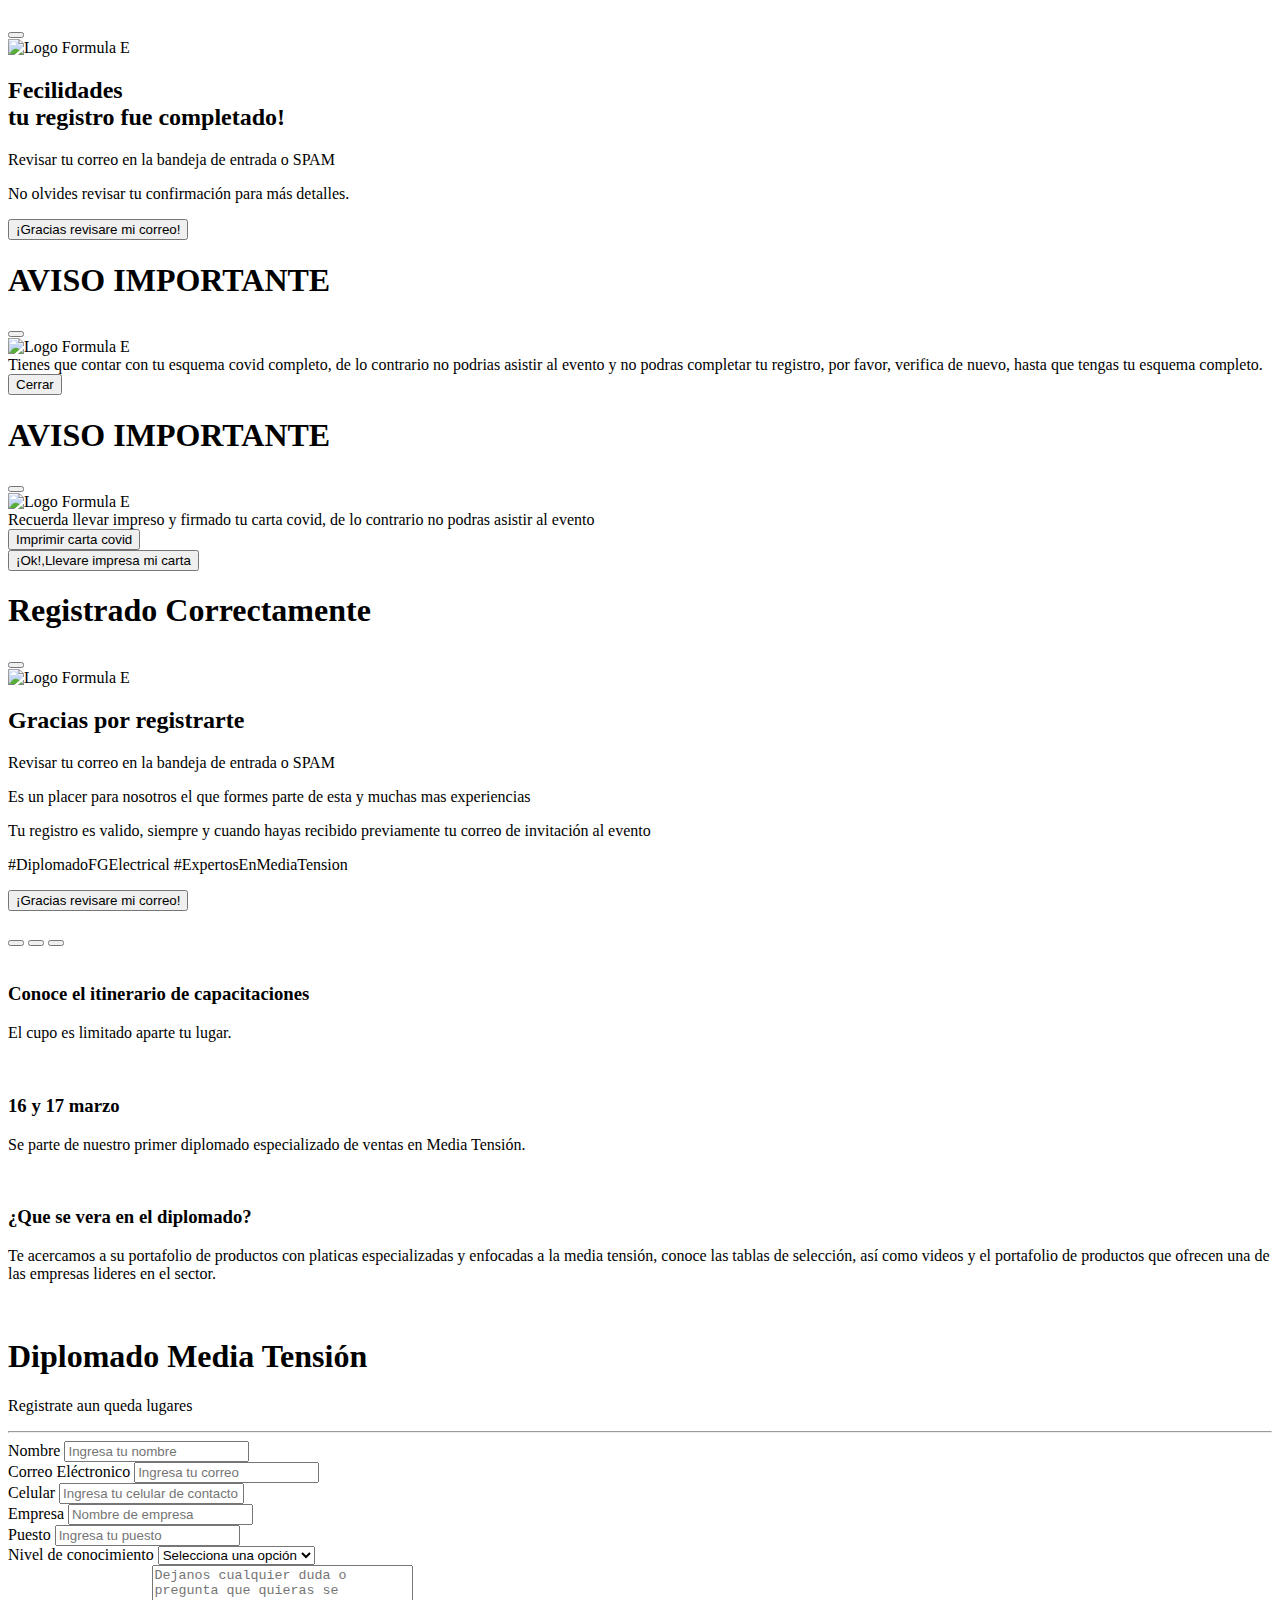
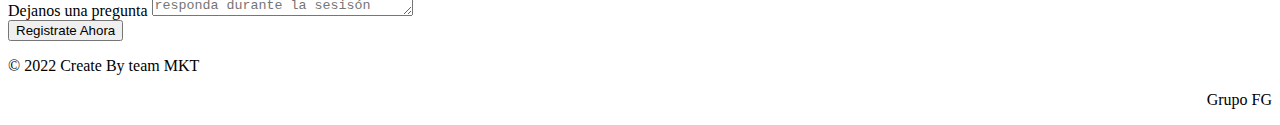
==== commit 814579fe: "Add files via upload" ====
--- a/index.html
+++ b/index.html
@@ -3,329 +3,372 @@
 
 <head>
   <meta charset="UTF-8">
+  <meta http-equiv="X-UA-Compatible" content="IE=edge">
   <meta name="viewport" content="width=device-width, initial-scale=1.0">
-  <link rel="stylesheet" href="./css/main.css">
-  <link href="https://cdn.jsdelivr.net/npm/bootstrap@5.3.3/dist/css/bootstrap.min.css" rel="stylesheet"
-    integrity="sha384-QWTKZyjpPEjISv5WaRU9OFeRpok6YctnYmDr5pNlyT2bRjXh0JMhjY6hW+ALEwIH" crossorigin="anonymous">
+  <link rel="stylesheet" href="css/styles.css">
+  <link rel="shortcut icon"
+    href="https://cdn.shopify.com/s/files/1/0257/8494/2641/files/icono_180x180.png?v=1613523145">
+  <link rel="stylesheet" href="https://cdnjs.cloudflare.com/ajax/libs/animate.css/4.1.1/animate.min.css" />
+  <link href="https://cdn.jsdelivr.net/npm/bootstrap@5.3.0-alpha1/dist/css/bootstrap.min.css" rel="stylesheet"
+    integrity="sha384-GLhlTQ8iRABdZLl6O3oVMWSktQOp6b7In1Zl3/Jr59b6EGGoI1aFkw7cmDA6j6gD" crossorigin="anonymous">
+  <title>Diplomado FG Electrical</title>
 </head>
-<title>Tablets Project</title>
-</head>
 
 <body>
-  <!-- Modal -->
-
-  <!-- Modal -->
-  <div class="modal fade" id="exampleModal" tabindex="-1" aria-labelledby="exampleModalLabel" aria-hidden="true">
+  <div class="modal fade" id="myModalExito" data-bs-backdrop="static" data-bs-keyboard="false" tabindex="-1"
+    aria-labelledby="staticBackdropLabel" style="display: block;" aria-modal="true" role="dialog">
     <div class="modal-dialog">
       <div class="modal-content">
         <div class="modal-header">
-          <h1 class="modal-title fs-5" id="exampleModalLabel">Modal title</h1>
+          <h1 class="modal-title fs-5" id="staticBackdropLabel"></h1>
           <button type="button" class="btn-close" data-bs-dismiss="modal" aria-label="Close"></button>
         </div>
+        <div class="modal-body medal-body">
+          <img class="text-center medal" src="./assets/medal.svg" alt="Logo Formula E">
+          <h2>Fecilidades <br> tu registro fue <span> completado!</span></h2>
+          <p class="paragraph-light">Revisar tu correo en la <span class="text-info">bandeja de entrada o SPAM</span>
+          </p>
+          <p class="paragraph-light">No olvides revisar tu confirmación para más detalles.</p>
+        </div>
+        <div class="modal-footer medal-footer">
+          <!--<button type="button" class="btn btn-secondary" data-bs-dismiss="modal">Close</button>-->
+          <button type="button" class="btn-confirmacion" data-bs-dismiss="modal" aria-label="Close">¡Gracias
+            revisare mi
+            correo!</button>
+        </div>
+      </div>
+    </div>
+  </div>
+  <audio class="audio">
+    <source src="./assets/radio.mp3" type="audio/mp3">
+  </audio>
+  <div class="modal fade" id="noCartaCovid" data-bs-backdrop="static" data-bs-keyboard="false" tabindex="-1"
+    aria-labelledby="staticBackdropLabel" aria-hidden="true">
+    <div class="modal-dialog">
+      <div class="modal-content">
+        <div class="modal-header">
+          <h1 class="modal-title fs-5" id="staticBackdropLabel">AVISO IMPORTANTE</h1>
+          <button type="button" class="btn-close" data-bs-dismiss="modal" aria-label="Close"></button>
+        </div>
+        <div class="modal-body d-flex flex-column justify-content-center align-items-center">
+          <img class="text-center w-100" width="200" src="./assets/FormulaE_Color.svg" alt="Logo Formula E">
+          <div class="text-center alert alert-danger" role="alert">
+            Tienes que contar con tu esquema covid completo, de lo contrario no podrias asistir al evento y no podras
+            completar tu registro, por favor, verifica de nuevo, hasta que tengas tu esquema completo.
+          </div>
+        </div>
+        <div class="modal-footer">
+          <!--<button type="button" class="btn btn-secondary" data-bs-dismiss="modal">Close</button>-->
+          <button type="button" class="btn btn-primary" data-bs-dismiss="modal" aria-label="Close">Cerrar</button>
+        </div>
+      </div>
+    </div>
+  </div>
+  <div class="modal fade" id="cartaCovid" data-bs-backdrop="static" data-bs-keyboard="false" tabindex="-1"
+    aria-labelledby="staticBackdropLabel" aria-hidden="true">
+    <div class="modal-dialog">
+      <div class="modal-content">
+        <div class="modal-header">
+          <h1 class="modal-title fs-5" id="staticBackdropLabel">AVISO IMPORTANTE</h1>
+          <button type="button" class="btn-close" data-bs-dismiss="modal" aria-label="Close"></button>
+        </div>
+        <div class="modal-body d-flex flex-column justify-content-center align-items-center">
+          <img class="text-center w-100" width="200" src="./assets/FormulaE_Color.svg" alt="Logo Formula E">
+          <div class="text-center alert alert-danger" role="alert">
+            Recuerda llevar impreso y firmado tu carta covid, de lo contrario no podras asistir al evento
+          </div>
+          <a class="text-center" href="https://f1.fgelectrical.com/documents/Carta_covid.pdf" target="Blank_">
+            <button class="btn-submit">Imprimir carta covid</button>
+          </a>
+        </div>
+        <div class="modal-footer">
+          <!--<button type="button" class="btn btn-secondary" data-bs-dismiss="modal">Close</button>-->
+          <button type="button" class="btn btn-primary" data-bs-dismiss="modal" aria-label="Close">¡Ok!,Llevare impresa
+            mi carta</button>
+        </div>
+      </div>
+    </div>
+  </div>
+  <div class="modal  show" id="myModalExito" data-bs-backdrop="static" data-bs-keyboard="false" tabindex="-1"
+    aria-labelledby="staticBackdropLabel" aria-hidden="true">
+    <div class="modal-dialog">
+      <div class="modal-content">
+        <div class="modal-header">
+          <h1 class="modal-title fs-5" id="staticBackdropLabel">Registrado Correctamente</h1>
+          <button type="button" class="btn-close" data-bs-dismiss="modal" aria-label="Close"></button>
+        </div>
         <div class="modal-body">
-          ...
+          <img class="text-center w-100" width="200" src="./assets/fg_imagotipo.svg" alt="Logo Formula E">
+          <h2>Gracias por registrarte</h2>
+          <p>Revisar tu correo en la <span class="text-info">bandeja de entrada o SPAM</span></p>
+          <p>Es un placer para nosotros el que formes parte de esta y muchas mas experiencias</p>
+          <div class="alert alert-danger" role="alert">
+            Tu registro es valido, siempre y cuando hayas recibido previamente tu correo de invitación al evento
+          </div>
+          <p>#DiplomadoFGElectrical #ExpertosEnMediaTension</p>
         </div>
         <div class="modal-footer">
-          <button type="button" class="btn btn-secondary" data-bs-dismiss="modal">Close</button>
-          <button type="button" class="btn btn-primary">Save changes</button>
+          <!--<button type="button" class="btn btn-secondary" data-bs-dismiss="modal">Close</button>-->
+          <button type="button" class="btn btn-primary" data-bs-dismiss="modal" aria-label="Close">¡Gracias revisare mi
+            correo!</button>
         </div>
       </div>
     </div>
   </div>
-  <!-- Modal -->
+
   <main>
-    <div class="container__tablet">
-      <div class="SideBar">
-        <div class="Menu__content">
-          <div class="Menu__header">
-            <span class="menu__icon">
-              <svg xmlns="http://www.w3.org/2000/svg" width="1em" height="1em" viewBox="0 0 16 16">
-                <g fill="#031226">
-                  <path
-                    d="M8.707 1.5a1 1 0 0 0-1.414 0L.646 8.146a.5.5 0 0 0 .708.708L8 2.207l6.646 6.647a.5.5 0 0 0 .708-.708L13 5.793V2.5a.5.5 0 0 0-.5-.5h-1a.5.5 0 0 0-.5.5v1.293z" />
-                  <path d="m8 3.293l6 6V13.5a1.5 1.5 0 0 1-1.5 1.5h-9A1.5 1.5 0 0 1 2 13.5V9.293z" />
-                </g>
-              </svg>
-              Menú
-            </span>
-            <span class="menu__icon">
-              <svg xmlns="http://www.w3.org/2000/svg" width="1em" height="1em" viewBox="0 0 16 16">
-                <path fill="#031226"
-                  d="M9 7a2 2 0 1 1-4 0a2 2 0 0 1 4 0M8 7a1 1 0 1 0-2 0a1 1 0 0 0 2 0M1 4.25C1 3.56 1.56 3 2.25 3h9.5c.69 0 1.25.56 1.25 1.25v5.5c0 .69-.56 1.25-1.25 1.25h-9.5C1.56 11 1 10.44 1 9.75zM2.25 4a.25.25 0 0 0-.25.25V5h.5a.5.5 0 0 0 .5-.5V4zM2 9.75c0 .138.112.25.25.25H3v-.5a.5.5 0 0 0-.5-.5H2zm2-.25v.5h6v-.5A1.5 1.5 0 0 1 11.5 8h.5V6h-.5A1.5 1.5 0 0 1 10 4.5V4H4v.5A1.5 1.5 0 0 1 2.5 6H2v2h.5A1.5 1.5 0 0 1 4 9.5m7 .5h.75a.25.25 0 0 0 .25-.25V9h-.5a.5.5 0 0 0-.5.5zm1-5v-.75a.25.25 0 0 0-.25-.25H11v.5a.5.5 0 0 0 .5.5zm-7.5 8a1.5 1.5 0 0 1-1.427-1.036c.139.024.281.036.427.036h8.25A2.25 2.25 0 0 0 14 9.75V5.085A1.5 1.5 0 0 1 15 6.5v3.25A3.25 3.25 0 0 1 11.75 13z" />
-              </svg>
-              Money
-            </span>
-          </div>
-          <div class="Menu__footer">
-            <span class="menu__icon">
-              <svg xmlns="http://www.w3.org/2000/svg" width="1em" height="1em" viewBox="0 0 15 15">
-                <path fill="#031226" fill-rule="evenodd"
-                  d="M7 1h7v13H7v-1h6V2H7zm.854 3.146l3.34 3.34l-3.327 3.603l-.734-.678L9.358 8H1V7h8.293L7.146 4.854z"
-                  clip-rule="evenodd" />
-              </svg>
-            </span>
-            <span>Login</span>
-          </div>
-        </div>
-      </div>
-      <div class="CapacitacioneSolicitud">
-        <div class="capacitaciones__content">
-          <h2 class="capacitaciones__content__title">Capacitamos a tu equipo</h2>
-          <div class="capacitaciones__content__form">
-            <form action="">
-              <input placeholder="Ingresa tú correo" type="email" name="correo" id="correo">
-              <input type="datetime-local" name="datetime" id="datetime">
-              <input placeholder="No de asistentes" type="number" name="asistentes" id="asistentes">
-              <input placeholder="Dirección" type="text" name="direccion" id="direccion">
-              <input id="submit" type="submit" value="Solicitar Capacitación">
-            </form>
-            <p class="capacitaciones__content__politicies">Solicita una capacitación, la fecha y hora solicitadas serna
-              previamente validadas, recibiras un correo
-              de confirmación una vez asignemos a un capacitador.</p>
-          </div>
-        </div>
-      </div>
-      <div class="CatalogoFG">
-        <div class="catalog__content">
-          <img class="catalog__content__image"
-            src="https://cdn.shopify.com/s/files/1/0257/8494/2641/files/Catalogo_FG.jpg?v=1652139027" alt="">
-          <h2 class="catalog__content__title">Catálogo FG Electrical</h2>
-        </div>
-      </div>
-      <div class="CatalogoValmact">
-        <div class="catalog__content">
-          <img class="catalog__content__image"
-            src="https://cdn.shopify.com/s/files/1/0257/8494/2641/files/catalogo_valmact.jpg?v=1692377696" alt="">
-          <h2 class="catalog__content__title">Catálogo Valmact</h2>
-        </div>
-      </div>
-      <div class="Fichas">
-        <div class="catalog__content">
-          <svg class="catalog__content__paper" xmlns="http://www.w3.org/2000/svg" viewBox=" 0 0 32 32">
-            <path fill="currentColor"
-              d="M28.916 8.01L15.953 1.887a.92.92 0 0 0-1.288.638c-.003.01-1.04 4.83-2.58 9.635c-.525 1.647-1.113 3.275-1.727 4.705l1.665.786c2-4.642 3.584-11.05 4.18-13.613L27.47 9.353c-.346 1.513-1.233 5.223-2.42 8.927c-.767 2.4-1.665 4.797-2.585 6.532c-.89 1.79-1.958 2.67-2.197 2.552c-1.42.03-2.418-1.262-3.09-2.918a13.7 13.7 0 0 1-.657-2.246c-.128-.618-.167-1.006-.17-1.006a.906.906 0 0 0-.52-.73l-12.96-6.12a.924.924 0 0 0-.926.08a.92.92 0 0 0-.38.847c.008.046.195 1.85.947 3.737c.522 1.32 1.407 2.818 2.846 3.575l12.956 6.13l.006-.012c.562.295 1.2.487 1.947.496c1.797-.117 2.777-1.668 3.818-3.525c3-5.69 5.32-16.6 5.338-16.64a.91.91 0 0 0-.504-1.02z" />
-          </svg>
-          <h2 class="catalog__content__title">Fichas Técnicas</h2>
-        </div>
-      </div>
-      <div class="BannerArea">
-        <div id="carouselExampleInterval" class="carousel slide carousel_banner" data-bs-ride="carousel">
-          <div class="carousel-inner">
-            <div class="carousel-item active" data-bs-interval="3000">
-              <div class="banner__containers ">
-                <img src="./assets/banner_tablet_1.png" class="banner__content__background" alt="...">
-                <div class="banner__content">
-                  <span class="banner__content__type">Aviso importante</span>
-                  <p class="banner__content__title">Días de inventario 21 y 22 de febrero <span
-                      class="banner__content__strong">¡Agenda
-                      tus pedidos!</span></p>
-                  <a class="banner__content__button" href="">Capacita a tu equipo <span> <svg
-                        xmlns="http://www.w3.org/2000/svg" width="1em" height="1em" viewBox="0 0 24 24">
-                        <path fill="currentColor"
-                          d="M17.92 11.62a1 1 0 0 0-.21-.33l-5-5a1 1 0 0 0-1.42 1.42l3.3 3.29H7a1 1 0 0 0 0 2h7.59l-3.3 3.29a1 1 0 0 0 0 1.42a1 1 0 0 0 1.42 0l5-5a1 1 0 0 0 .21-.33a1 1 0 0 0 0-.76" />
-                      </svg></span></a>
+    <div class="container-fluid ">
+      <div class="row container__registro container__diplomado">
+        <div class="col-12 col-md-12 col-lg-6 content__registro ">
+          <span class="cuadrado">
+            <img src="./assets/cuadrado_puntos.svg" alt="">
+          </span>
+          <span class="cuadrado">
+            <img src="./assets/cuadrado_puntos.svg" alt="">
+          </span>
+          <div class="registro__info">
+            <div class="registro__info__patrocinadores">
+              <div id="carouselExampleIndicators" class="carousel slide">
+                <div class="carousel-indicators">
+                  <button type="button" data-bs-target="#carouselExampleIndicators" data-bs-slide-to="0"
+                    class="active controls__banner" aria-current="true" aria-label="Slide 1"></button>
+                  <button type="button" data-bs-target="#carouselExampleIndicators" data-bs-slide-to="1"
+                    aria-label="Slide 2" class="controls__banner"></button>
+                  <button type="button" data-bs-target="#carouselExampleIndicators" data-bs-slide-to="2"
+                    aria-label="Slide 3" class="controls__banner"></button>
                 </div>
-              </div>
-
-            </div>
-            <div class="carousel-item active" data-bs-interval="3000">
-              <div class="banner__containers ">
-                <img src="./assets/banner_tablet_1.png" class="banner__content__background" alt="...">
-                <div class="banner__content">
-                  <span class="banner__content__type">Aviso importante</span>
-                  <p class="banner__content__title">Días de inventario 21 y 22 de febrero <span
-                      class="banner__content__strong">¡Agenda
-                      tus pedidos!</span></p>
-                  <a class="banner__content__button" href="">Capacita a tu equipo <span> <svg
-                        xmlns="http://www.w3.org/2000/svg" width="1em" height="1em" viewBox="0 0 24 24">
-                        <path fill="currentColor"
-                          d="M17.92 11.62a1 1 0 0 0-.21-.33l-5-5a1 1 0 0 0-1.42 1.42l3.3 3.29H7a1 1 0 0 0 0 2h7.59l-3.3 3.29a1 1 0 0 0 0 1.42a1 1 0 0 0 1.42 0l5-5a1 1 0 0 0 .21-.33a1 1 0 0 0 0-.76" />
-                      </svg></span></a>
+                <div class="carousel-inner">
+                  <div class="carousel-item active ">
+                    <div class="banner__item">
+                      <img src="./assets/WhatsApp Image 2023-02-23 at 3.01 1.png" class="banner__image" alt="">
+                      <h3 class="text-center">Conoce el itinerario de capacitaciones</h3>
+                      <p class="text-center">
+                        El cupo es limitado aparte tu lugar.
+                      </p>
+                    </div>
+
+                  </div>
+                  <div class="carousel-item">
+                    <div class="banner__item">
+                      <img src="./assets/horario.png" class="banner__image" alt="">
+                      <h3 class="text-center">16 y 17 marzo</h3>
+                      <p class="text-center">Se parte de nuestro primer diplomado especializado de ventas en Media
+                        Tensión.</p>
+                    </div>
+                  </div>
+                  <div class="carousel-item">
+                    <div class="banner__item">
+                      <img src="./assets/funcionamiento.png" class="banner__image" alt="">
+                      <h3 class="text-center">¿Que se vera en el diplomado?</h3>
+                      <p class="text-center">
+                        Te acercamos a su portafolio de productos con platicas especializadas y enfocadas a la media
+                        tensión, conoce las tablas de selección, así como videos y el portafolio de productos que
+                        ofrecen una de las empresas lideres en el sector.
+                      </p>
+                    </div>
+                  </div>
                 </div>
-              </div>
-
-            </div>
-            <!-- <div class="carousel-item" data-bs-interval="2000">
-              <img src="..." class="d-block w-100" alt="...">
-            </div>
-            <div class="carousel-item">
-              <img src="..." class="d-block w-100" alt="...">
-            </div> -->
-          </div>
-          <div class="carousel_control_arrow">
-            <button class="carousel-control-prev" type="button" data-bs-target="#carouselExampleInterval"
-              data-bs-slide="prev">
-              <span class="carousel-control-prev-icon" aria-hidden="true"></span>
-              <span class="visually-hidden">Previous</span>
-            </button>
-            <button class="carousel-control-next" type="button" data-bs-target="#carouselExampleInterval"
-              data-bs-slide="next">
-              <span class="carousel-control-next-icon" aria-hidden="true"></span>
-              <span class="visually-hidden">Next</span>
-            </button>
-          </div>
-
-        </div>
-      </div>
-      <div class="TiendasEnLinea">
-        <div class="TiendaEnLinea__Content row">
-          <div class="TiendaEnLinea__FG col-6">
-            <h2>Cotiza en linea <span> FG </span></h2>
-            <a href="https://www.fgelectrical.com/" target="_blank">
-              <img src="./assets/TiendaFG.png" alt="Tienda en linea FG Electrical">
-            </a>
-          </div>
-          <div class="TiendaEnLinea__FGM col-6">
-            <h2>Cotiza en linea <span> Valmact </span></h2>
-            <a href="https://valmact.com/" target="_blank">
-              <img src="./assets/TiendaFGM.png" alt="Tienda en linea Valmact">
-            </a>
-          </div>
-          <div class="col-12">
-            <div class="TiendaEnLinea__codigo row">
-              <h3 class="">Descuentos especiales</h3>
-              <p class="col-7">Utiliza esté código de descuento en nuestras tiendas en linea, recibe puntos en tus
-                compras realizadas
-                desde la tienda</p>
-              <p class="TiendaEnLinea__codigo__discount col-2">Codigo: <span>TESTCODE</span></p>
-            </div>
-          </div>
-        </div>
-
-      </div>
-      <div class="SobreNosotros">
-        <div class="SobreNosotros__content">
-          <img class="SobreNosotros__background" src="./assets/Nosotros.png" alt="">
-          <div class="SobreNosotros__propuestaValor">
-            <h2>Conoce el poder de la calidad</h2>
-            <p>¿Ya nos conocías? Sumergete en nuestro video corporativo y descubre todo lo que FG Electrical tiene para
-              ti.</p>
-            <a href="https://cdn.shopify.com/s/files/1/0257/8494/2641/files/CV_FGE_2023.pdf?v=1690929896"
-              target="_blank">Nuestras propuesta de valor</a>
-          </div>
-          <div class="SobreNosotros__play" type="button" class="btn btn-primary" data-bs-toggle="modal"
-            data-bs-target="#exampleModal">
-            <svg xmlns="http://www.w3.org/2000/svg" width="1em" height="1em" viewBox="0 0 16 16">
-              <path fill="currentColor"
-                d="M8 0a8 8 0 1 1 0 16A8 8 0 0 1 8 0M1.5 8a6.5 6.5 0 1 0 13 0a6.5 6.5 0 0 0-13 0m4.879-2.773l4.264 2.559a.25.25 0 0 1 0 .428l-4.264 2.559A.25.25 0 0 1 6 10.559V5.442a.25.25 0 0 1 .379-.215" />
-            </svg>
-          </div>
-        </div>
-      </div>
-      <div class="Merch">
-        <div class="Merch__content">
-          <div class="Merch__propuestaValor">
-            <h2>Solicita tu Merchandising</h2>
-            <p>¿Nos invitas a formar parte de tus tiendas? Conoce nuestros terminos y condiciones. Disfruta de estos y
-              muchos otros beneficios para ti.</p>
-            <a href="" target="_blank">Da vida a tu sucursal</a>
-          </div>
-          <div class="Merch__play ">
-            <img src="./assets/Merch.svg" alt="">
-          </div>
-        </div>
-      </div>
-      <div class="ContainerCapacitaciones">
-        <div class="event__container row">
-          <div class="event__title col-12">
-            <h2>Próximamente</h2>
-            <div class="event__content row">
-              <div class="col-6">
-                <img src="https://valmact.com/assets/img/valmact.svg" alt="">
-              </div>
-              <div class="col-6">
-                dd/mm/yyyy
-              </div>
-              <div class="col-12">
-                <i>Ubicación: Atizapán de zaragoza</i>
-                <p>12 pm - 13 pm</p>
-              </div>
-              <div class="col-12">
-                <a href="">¡Aparta tu lugar!</a>
+
               </div>
             </div>
-            <div class="event__content row">
-              <div class="col-6">
-                <img src="https://valmact.com/assets/img/valmact.svg" alt="">
+          </div>
+        </div>
+
+        <div class="col-12 col-md-12 col-lg-6 content_formulario ">
+          <div class="registro__formulario">
+            <div class="formulario__description">
+              <img class="info__image__logo" src="./assets/fg_imagotipo.svg" alt="">
+              <div class="formulario__description__logo"></div>
+              <div class="formulario__description__titles">
+                <h1>Diplomado Media Tensión</h1>
+                <p>Registrate aun queda <span id="contador"></span> lugares</p>
               </div>
-              <div class="col-6">
-                dd/mm/yyyy
-              </div>
-              <div class="col-12">
-                <i>Ubicación: Atizapán de zaragoza</i>
-                <p>12 pm - 13 pm</p>
-              </div>
-              <div class="col-12">
-                <a href="">¡Aparta tu lugar!</a>
-              </div>
+              <hr>
             </div>
-          </div>
-          <div class="col-12">
-            <img src="./assets/Corona.png" alt="">
-            <div class="ranking__sales">
-              <h2>Ranking de concurso</h2>
-              <ul>
-                <li>Alcanza la cima ¡Participa!</li>
-                <li>Alcanza la cima ¡Participa!</li>
-                <li>Alcanza la cima ¡Participa!</li>
-              </ul>
+            <div class="formulario__content">
+              <form onsubmit="enviar_ajax(); return false" id="diplomado" class="formulario needs-validation">
+                <div class="row">
+                  <div class="col-6">
+                    <label for="name" class="required">Nombre</label>
+                    <input type="text" placeholder="Ingresa tu nombre" name="name" required>
+                  </div>
+                  <div class="col-6">
+                    <label for="email" class="required">Correo Eléctronico</label>
+                    <input type="email" placeholder="Ingresa tu correo" name="email" required>
+                  </div>
+                  <div class="col-6">
+                    <label for="tel" class="required">Celular</label>
+                    <input type="tel" placeholder="Ingresa tu celular de contacto" name="tel" required>
+                  </div>
+                  <div class="col-6">
+                    <label for="business" class="required">Empresa</label>
+                    <input type="text" placeholder="Nombre de empresa" name="business" required>
+                  </div>
+                  <div class="col-6">
+                    <label for="position" class="required">Puesto</label>
+                    <input type="text" placeholder="Ingresa tu puesto" name="position" required>
+                  </div>
+                  <div class="col-6">
+                    <label for="conocimiento">Nivel de conocimiento</label>
+                    <select name="conocimiento" id="conocimiento">
+                      <option value="" selected hidden>Selecciona una opción</option>
+                      <option value="Bajo">Bajo</option>
+                      <option value="Medio">Medio</option>
+                      <option value="Avanzado">Avanzado</option>
+                      <option value="Experto">Experto</option>
+                    </select>
+                  </div>
+                  <div class="col-12">
+                    <label for="pregunta" class="required">Dejanos una pregunta</label>
+                    <textarea name="pregunta" id="pregunta" cols="30" rows="3"
+                      placeholder="Dejanos cualquier duda o pregunta que quieras se responda durante la sesisón"></textarea>
+                  </div>
+                  <div class="col-12 submit__container">
+                    <button class="btn-submit" type="submit" value="">Registrate Ahora</button>
+                  </div>
+                  <div class="col-12">
+                    <div class="row">
+                      <div class="col-6">
+                        <p class="text-left text-muted">© 2022 Create By team MKT</p>
+                      </div>
+                      <div class="col-6">
+                        <p class="text-muted" style="text-align: right;">Grupo FG</p>
+                      </div>
+                    </div>
+                  </div>
+                </div>
+              </form>
+
             </div>
-          </div>
-          <div class="col-12 container__boton">
-            <a href="" target="_blank">Ver como participar</a>
-          </div>
-          <div class="col-12">
-            <div class="social__media row">
-              <div class="col-3">
-                <a href="https://www.facebook.com/FGElectrical/" target="_blank">
-                  <svg xmlns="http://www.w3.org/2000/svg" width="1em" height="1em" viewBox="0 0 24 24">
-                    <g fill="none">
-                      <path
-                        d="M24 0v24H0V0zM12.593 23.258l-.011.002l-.071.035l-.02.004l-.014-.004l-.071-.035c-.01-.004-.019-.001-.024.005l-.004.01l-.017.428l.005.02l.01.013l.104.074l.015.004l.012-.004l.104-.074l.012-.016l.004-.017l-.017-.427c-.002-.01-.009-.017-.017-.018m.265-.113l-.013.002l-.185.093l-.01.01l-.003.011l.018.43l.005.012l.008.007l.201.093c.012.004.023 0 .029-.008l.004-.014l-.034-.614c-.003-.012-.01-.02-.02-.022m-.715.002a.023.023 0 0 0-.027.006l-.006.014l-.034.614c0 .012.007.02.017.024l.015-.002l.201-.093l.01-.008l.004-.011l.017-.43l-.003-.012l-.01-.01z" />
-                      <path fill="#031226"
-                        d="M13.5 21.888C18.311 21.164 22 17.013 22 12c0-5.523-4.477-10-10-10S2 6.477 2 12c0 5.013 3.689 9.165 8.5 9.888V15H9a1.5 1.5 0 0 1 0-3h1.5v-2A3.5 3.5 0 0 1 14 6.5h.5a1.5 1.5 0 0 1 0 3H14a.5.5 0 0 0-.5.5v2H15a1.5 1.5 0 0 1 0 3h-1.5z" />
-                    </g>
-                  </svg>
-                </a>
-              </div>
-              <div class="col-3">
-                <a href="https://www.instagram.com/fgelectrical_oficial/" target="_blank">
-                  <svg xmlns="http://www.w3.org/2000/svg" width="1em" height="1em" viewBox="0 0 24 24">
-                    <path fill="#031226"
-                      d="M7.8 2h8.4C19.4 2 22 4.6 22 7.8v8.4a5.8 5.8 0 0 1-5.8 5.8H7.8C4.6 22 2 19.4 2 16.2V7.8A5.8 5.8 0 0 1 7.8 2m-.2 2A3.6 3.6 0 0 0 4 7.6v8.8C4 18.39 5.61 20 7.6 20h8.8a3.6 3.6 0 0 0 3.6-3.6V7.6C20 5.61 18.39 4 16.4 4zm9.65 1.5a1.25 1.25 0 0 1 1.25 1.25A1.25 1.25 0 0 1 17.25 8A1.25 1.25 0 0 1 16 6.75a1.25 1.25 0 0 1 1.25-1.25M12 7a5 5 0 0 1 5 5a5 5 0 0 1-5 5a5 5 0 0 1-5-5a5 5 0 0 1 5-5m0 2a3 3 0 0 0-3 3a3 3 0 0 0 3 3a3 3 0 0 0 3-3a3 3 0 0 0-3-3" />
-                  </svg>
-                </a>
-              </div>
-              <div class="col-3">
-                <a href="https://twitter.com/fg_electrical" target="_blank">
-                  <svg xmlns="http://www.w3.org/2000/svg" width="1em" height="1em" viewBox="0 0 16 16">
-                    <path fill="#031226"
-                      d="M9.294 6.928L14.357 1h-1.2L8.762 6.147L5.25 1H1.2l5.31 7.784L1.2 15h1.2l4.642-5.436L10.751 15h4.05zM7.651 8.852l-.538-.775L2.832 1.91h1.843l3.454 4.977l.538.775l4.491 6.47h-1.843z" />
-                  </svg>
-                </a>
-              </div>
-              <div class="col-3">
-                <a href="https://www.linkedin.com/in/valmact-manufacturing-b9a2602b8/" target="_blank">
-                  <svg xmlns="http://www.w3.org/2000/svg" width="1em" height="1em" viewBox="0 0 24 24">
-                    <path fill="#031226"
-                      d="M19 3a2 2 0 0 1 2 2v14a2 2 0 0 1-2 2H5a2 2 0 0 1-2-2V5a2 2 0 0 1 2-2zm-.5 15.5v-5.3a3.26 3.26 0 0 0-3.26-3.26c-.85 0-1.84.52-2.32 1.3v-1.11h-2.79v8.37h2.79v-4.93c0-.77.62-1.4 1.39-1.4a1.4 1.4 0 0 1 1.4 1.4v4.93zM6.88 8.56a1.68 1.68 0 0 0 1.68-1.68c0-.93-.75-1.69-1.68-1.69a1.69 1.69 0 0 0-1.69 1.69c0 .93.76 1.68 1.69 1.68m1.39 9.94v-8.37H5.5v8.37z" />
-                  </svg>
-                </a>
-              </div>
-            </div>
-          </div>
-        </div>
-      </div>
-
-    </div>
+
+          </div>
+        </div>
+      </div>
+    </div>
+
   </main>
 
-  <script src="https://cdn.jsdelivr.net/npm/@popperjs/core@2.11.8/dist/umd/popper.min.js"
-    integrity="sha384-I7E8VVD/ismYTF4hNIPjVp/Zjvgyol6VFvRkX/vR+Vc4jQkC+hVqc2pM8ODewa9r"
+
+  <script src="https://cdn.jsdelivr.net/npm/@popperjs/core@2.11.6/dist/umd/popper.min.js"
+    integrity="sha384-oBqDVmMz9ATKxIep9tiCxS/Z9fNfEXiDAYTujMAeBAsjFuCZSmKbSSUnQlmh/jp3"
     crossorigin="anonymous"></script>
-  <script src="https://cdn.jsdelivr.net/npm/bootstrap@5.3.3/dist/js/bootstrap.min.js"
-    integrity="sha384-0pUGZvbkm6XF6gxjEnlmuGrJXVbNuzT9qBBavbLwCsOGabYfZo0T0to5eqruptLy"
+  <script src="https://cdn.jsdelivr.net/npm/bootstrap@5.2.2/dist/js/bootstrap.min.js"
+    integrity="sha384-IDwe1+LCz02ROU9k972gdyvl+AESN10+x7tBKgc9I5HFtuNz0wWnPclzo6p9vxnk"
     crossorigin="anonymous"></script>
+  <script src="https://code.jquery.com/jquery-3.6.0.min.js"></script>
+  <script src="https://wowjs.uk/dist/wow.min.js"> </script>
+
+
+  <script type="text/javascript">
+    //===
+    // VARIABLES
+    //===
+    const DATE_TARGET = new Date('01/13/2023 07:00 AM');
+    // DOM for render
+    const SPAN_DAYS = document.querySelector('span#days');
+    const SPAN_HOURS = document.querySelector('span#hours');
+    const SPAN_MINUTES = document.querySelector('span#minutes');
+    const SPAN_SECONDS = document.querySelector('span#seconds');
+    // Milliseconds for the calculations
+    const MILLISECONDS_OF_A_SECOND = 1000;
+    const MILLISECONDS_OF_A_MINUTE = MILLISECONDS_OF_A_SECOND * 60;
+    const MILLISECONDS_OF_A_HOUR = MILLISECONDS_OF_A_MINUTE * 60;
+    const MILLISECONDS_OF_A_DAY = MILLISECONDS_OF_A_HOUR * 24
+
+    //===
+    // FUNCTIONS
+    //===
+
+    /**
+     * Method that updates the countdown and the sample
+     */
+    function updateCountdown() {
+      // Calcs
+      const NOW = new Date()
+      const DURATION = DATE_TARGET - NOW;
+      const REMAINING_DAYS = Math.floor(DURATION / MILLISECONDS_OF_A_DAY);
+      const REMAINING_HOURS = Math.floor((DURATION % MILLISECONDS_OF_A_DAY) / MILLISECONDS_OF_A_HOUR);
+      const REMAINING_MINUTES = Math.floor((DURATION % MILLISECONDS_OF_A_HOUR) / MILLISECONDS_OF_A_MINUTE);
+      const REMAINING_SECONDS = Math.floor((DURATION % MILLISECONDS_OF_A_MINUTE) / MILLISECONDS_OF_A_SECOND);
+      // Thanks Pablo Monteserín (https://pablomonteserin.com/cuenta-regresiva/)
+
+      // Render
+      SPAN_DAYS.textContent = REMAINING_DAYS;
+      SPAN_HOURS.textContent = REMAINING_HOURS;
+      SPAN_MINUTES.textContent = REMAINING_MINUTES;
+      SPAN_SECONDS.textContent = REMAINING_SECONDS;
+    }
+
+    //===
+    // INIT
+    //===
+    updateCountdown();
+    // Refresh every second
+    setInterval(updateCountdown, MILLISECONDS_OF_A_SECOND);
+
+
+  </script>
+  <script>
+    new WOW().init();
+    function radio() {
+      $(".audio")[0].play();
+    }
+    $(document).ready(function () {
+      $('#mytoast').toast("show");
+
+    });
+
+  </script>
+  <script type="text/javascript">
+    function acceso() {
+      let access = document.getElementById('covid');
+      let submit = document.getElementById('submit')
+      if (access.value == "No") {
+        $('#noCartaCovid').modal('show');
+        submit.classList.add("sin-accesso");
+      }
+      else if (access.value == "Si") {
+        $('#cartaCovid').modal('show');
+        submit.classList.remove("sin-accesso");
+      }
+    }
+
+  </script>
+  <script src="https://ajax.googleapis.com/ajax/libs/jquery/2.1.4/jquery.min.js"></script>
+  <script src="./js/main.js"></script>
+
+
+  <script type="text/javascript">
+
+
+    function tieneLicencia() {
+      let licen = document.getElementById('licencia');
+      let numLicencia = document.getElementById('numero-licencia');
+      let estadoLicencia = document.getElementById('estado-licencia');
+      let vigLicencia = document.getElementById('vigencia-licencia');
+
+      if (licen.value == "No") {
+        numLicencia.setAttribute("disabled", "");
+        estadoLicencia.setAttribute("disabled", "");
+        vigLicencia.setAttribute("disabled", "");
+
+        numLicencia.value = "No aplica";
+        estadoLicencia.value = "No aplica";
+
+        console.log("Sin licencia");
+
+      }
+      else if (licen.value == "Si") {
+        numLicencia.removeAttribute("disabled", "");
+        estadoLicencia.removeAttribute("disabled", "");
+        vigLicencia.removeAttribute("disabled", "");
+
+        numLicencia.value = "";
+        estadoLicencia.value = "";
+        console.log("Con licencia");
+      }
+    }
+  </script>
 </body>
 
 </html>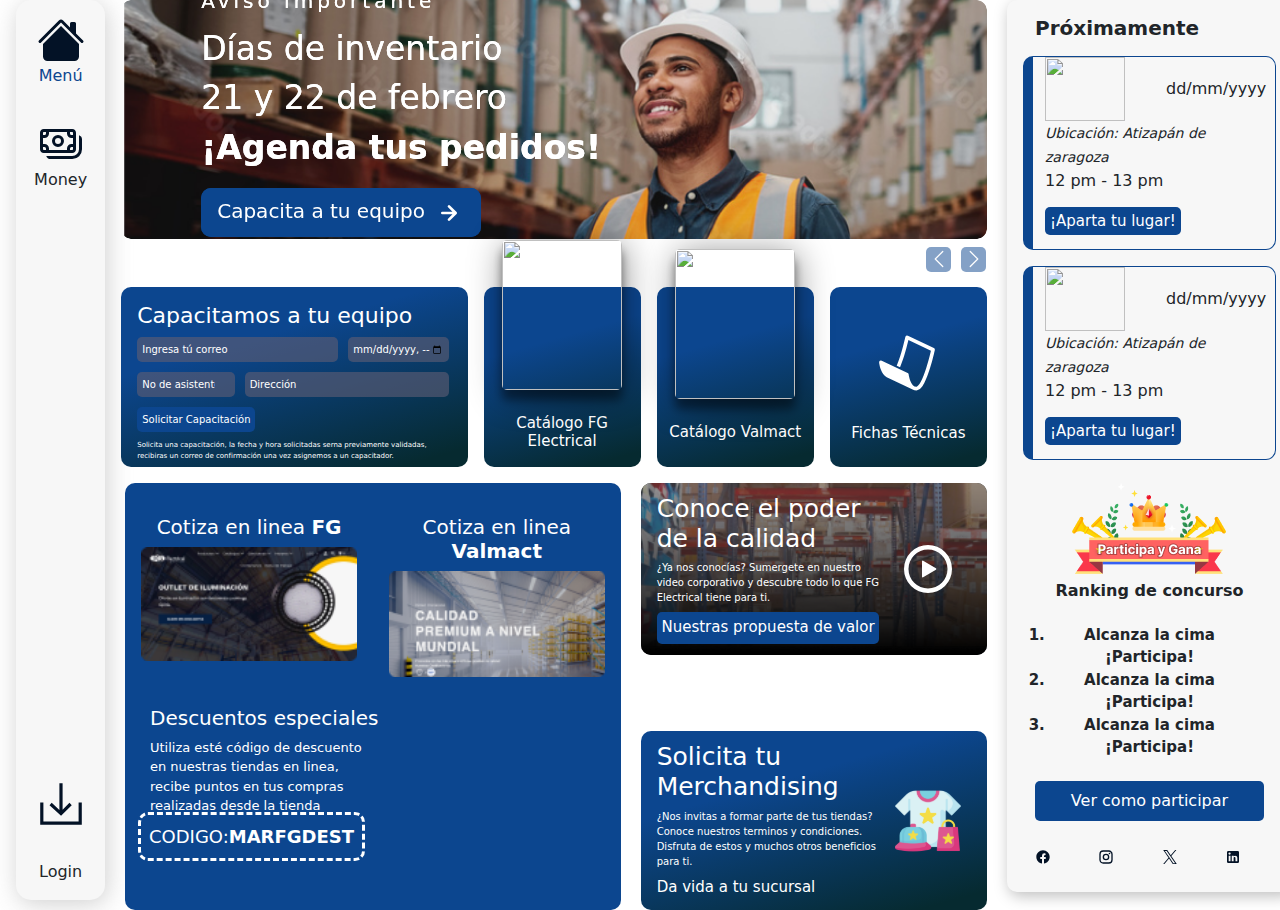
==== commit 16ebe6ee: "Add files via upload" ====
--- a/index.html
+++ b/index.html
@@ -3,371 +3,409 @@
 
 <head>
   <meta charset="UTF-8">
-  <meta http-equiv="X-UA-Compatible" content="IE=edge">
   <meta name="viewport" content="width=device-width, initial-scale=1.0">
-  <link rel="stylesheet" href="css/styles.css">
-  <link rel="shortcut icon"
-    href="https://cdn.shopify.com/s/files/1/0257/8494/2641/files/icono_180x180.png?v=1613523145">
+  <link rel="stylesheet" href="./css/main.css">
+  <link href="https://cdn.jsdelivr.net/npm/bootstrap@5.3.3/dist/css/bootstrap.min.css" rel="stylesheet"
+    integrity="sha384-QWTKZyjpPEjISv5WaRU9OFeRpok6YctnYmDr5pNlyT2bRjXh0JMhjY6hW+ALEwIH" crossorigin="anonymous">
   <link rel="stylesheet" href="https://cdnjs.cloudflare.com/ajax/libs/animate.css/4.1.1/animate.min.css" />
-  <link href="https://cdn.jsdelivr.net/npm/bootstrap@5.3.0-alpha1/dist/css/bootstrap.min.css" rel="stylesheet"
-    integrity="sha384-GLhlTQ8iRABdZLl6O3oVMWSktQOp6b7In1Zl3/Jr59b6EGGoI1aFkw7cmDA6j6gD" crossorigin="anonymous">
-  <title>Diplomado FG Electrical</title>
 </head>
+<title>Tablets Project</title>
+</head>
 
 <body>
-  <div class="modal fade" id="myModalExito" data-bs-backdrop="static" data-bs-keyboard="false" tabindex="-1"
-    aria-labelledby="staticBackdropLabel" style="display: block;" aria-modal="true" role="dialog">
-    <div class="modal-dialog">
+  <!-- Modal -->
+
+  <!-- Modal -->
+  <div class="modal fade" id="exampleModal" tabindex="-1" aria-labelledby="exampleModalLabel" aria-hidden="true">
+    <div class="modal-dialog modal-dialog-centered modal-fullscreen">
       <div class="modal-content">
         <div class="modal-header">
-          <h1 class="modal-title fs-5" id="staticBackdropLabel"></h1>
+          <h1 class="modal-title fs-5" id="exampleModalLabel">Video Corporativo</h1>
           <button type="button" class="btn-close" data-bs-dismiss="modal" aria-label="Close"></button>
         </div>
-        <div class="modal-body medal-body">
-          <img class="text-center medal" src="./assets/medal.svg" alt="Logo Formula E">
-          <h2>Fecilidades <br> tu registro fue <span> completado!</span></h2>
-          <p class="paragraph-light">Revisar tu correo en la <span class="text-info">bandeja de entrada o SPAM</span>
-          </p>
-          <p class="paragraph-light">No olvides revisar tu confirmación para más detalles.</p>
-        </div>
-        <div class="modal-footer medal-footer">
-          <!--<button type="button" class="btn btn-secondary" data-bs-dismiss="modal">Close</button>-->
-          <button type="button" class="btn-confirmacion" data-bs-dismiss="modal" aria-label="Close">¡Gracias
-            revisare mi
-            correo!</button>
+        <div class="modal-body">
+          <iframe width="100%" height="100%" src="https://www.youtube.com/embed/vhleVKuaT_Y?si=UPQy-JjNgpoECbL7"
+            title="YouTube video player" frameborder="0"
+            allow="accelerometer; autoplay; clipboard-write; encrypted-media; gyroscope; picture-in-picture; web-share"
+            allowfullscreen></iframe>
+        </div>
+        <div class="modal-footer">
+          <button type="button" class="btn btn-secondary" data-bs-dismiss="modal">Cerrar</button>
         </div>
       </div>
     </div>
   </div>
-  <audio class="audio">
-    <source src="./assets/radio.mp3" type="audio/mp3">
-  </audio>
-  <div class="modal fade" id="noCartaCovid" data-bs-backdrop="static" data-bs-keyboard="false" tabindex="-1"
-    aria-labelledby="staticBackdropLabel" aria-hidden="true">
-    <div class="modal-dialog">
+
+  <div class="modal fade" id="CatalogoFG" tabindex="-1" aria-labelledby="exampleModalLabel" aria-hidden="true">
+    <div class="modal-dialog modal-dialog-centered modal-fullscreen">
       <div class="modal-content">
         <div class="modal-header">
-          <h1 class="modal-title fs-5" id="staticBackdropLabel">AVISO IMPORTANTE</h1>
+          <h1 class="modal-title fs-5" id="exampleModalLabel">Catálogo FG Electrical</h1>
           <button type="button" class="btn-close" data-bs-dismiss="modal" aria-label="Close"></button>
         </div>
-        <div class="modal-body d-flex flex-column justify-content-center align-items-center">
-          <img class="text-center w-100" width="200" src="./assets/FormulaE_Color.svg" alt="Logo Formula E">
-          <div class="text-center alert alert-danger" role="alert">
-            Tienes que contar con tu esquema covid completo, de lo contrario no podrias asistir al evento y no podras
-            completar tu registro, por favor, verifica de nuevo, hasta que tengas tu esquema completo.
-          </div>
+        <div class="modal-body">
+          <iframe src="https://cdn.shopify.com/s/files/1/0257/8494/2641/files/Catalogo_FG_Electrical.pdf?v=1692296421"
+            width="100%" height="100%"></iframe>
         </div>
         <div class="modal-footer">
-          <!--<button type="button" class="btn btn-secondary" data-bs-dismiss="modal">Close</button>-->
-          <button type="button" class="btn btn-primary" data-bs-dismiss="modal" aria-label="Close">Cerrar</button>
+          <button type="button" class="btn btn-secondary" data-bs-dismiss="modal">Cerrar</button>
         </div>
       </div>
     </div>
   </div>
-  <div class="modal fade" id="cartaCovid" data-bs-backdrop="static" data-bs-keyboard="false" tabindex="-1"
-    aria-labelledby="staticBackdropLabel" aria-hidden="true">
-    <div class="modal-dialog">
+
+  <div class="modal fade" id="CatalogoFGM" tabindex="-1" aria-labelledby="exampleModalLabel" aria-hidden="true">
+    <div class="modal-dialog modal-dialog-centered modal-fullscreen">
       <div class="modal-content">
         <div class="modal-header">
-          <h1 class="modal-title fs-5" id="staticBackdropLabel">AVISO IMPORTANTE</h1>
+          <h1 class="modal-title fs-5" id="exampleModalLabel">Catálogo Valmact</h1>
           <button type="button" class="btn-close" data-bs-dismiss="modal" aria-label="Close"></button>
         </div>
-        <div class="modal-body d-flex flex-column justify-content-center align-items-center">
-          <img class="text-center w-100" width="200" src="./assets/FormulaE_Color.svg" alt="Logo Formula E">
-          <div class="text-center alert alert-danger" role="alert">
-            Recuerda llevar impreso y firmado tu carta covid, de lo contrario no podras asistir al evento
-          </div>
-          <a class="text-center" href="https://f1.fgelectrical.com/documents/Carta_covid.pdf" target="Blank_">
-            <button class="btn-submit">Imprimir carta covid</button>
-          </a>
+        <div class="modal-body">
+          <iframe src="https://valmact.com/documents/Valmact_Catalogo.pdf" width="100%" height="100%"></iframe>
         </div>
         <div class="modal-footer">
-          <!--<button type="button" class="btn btn-secondary" data-bs-dismiss="modal">Close</button>-->
-          <button type="button" class="btn btn-primary" data-bs-dismiss="modal" aria-label="Close">¡Ok!,Llevare impresa
-            mi carta</button>
+          <button type="button" class="btn btn-secondary" data-bs-dismiss="modal">Cerrar</button>
         </div>
       </div>
     </div>
   </div>
-  <div class="modal  show" id="myModalExito" data-bs-backdrop="static" data-bs-keyboard="false" tabindex="-1"
-    aria-labelledby="staticBackdropLabel" aria-hidden="true">
-    <div class="modal-dialog">
+
+  <div class="modal fade" id="Concursos" tabindex="-1" aria-labelledby="exampleModalLabel" aria-hidden="true">
+    <div class="modal-dialog modal-dialog-centered modal-fullscreen">
       <div class="modal-content">
         <div class="modal-header">
-          <h1 class="modal-title fs-5" id="staticBackdropLabel">Registrado Correctamente</h1>
+          <h1 class="modal-title fs-5" id="exampleModalLabel">Conoce como participar</h1>
           <button type="button" class="btn-close" data-bs-dismiss="modal" aria-label="Close"></button>
         </div>
         <div class="modal-body">
-          <img class="text-center w-100" width="200" src="./assets/fg_imagotipo.svg" alt="Logo Formula E">
-          <h2>Gracias por registrarte</h2>
-          <p>Revisar tu correo en la <span class="text-info">bandeja de entrada o SPAM</span></p>
-          <p>Es un placer para nosotros el que formes parte de esta y muchas mas experiencias</p>
-          <div class="alert alert-danger" role="alert">
-            Tu registro es valido, siempre y cuando hayas recibido previamente tu correo de invitación al evento
-          </div>
-          <p>#DiplomadoFGElectrical #ExpertosEnMediaTension</p>
+          ...
         </div>
         <div class="modal-footer">
-          <!--<button type="button" class="btn btn-secondary" data-bs-dismiss="modal">Close</button>-->
-          <button type="button" class="btn btn-primary" data-bs-dismiss="modal" aria-label="Close">¡Gracias revisare mi
-            correo!</button>
+          <button type="button" class="btn btn-secondary" data-bs-dismiss="modal">Cerrar</button>
         </div>
       </div>
     </div>
   </div>
 
+  <div class="modal fade" id="PropuestaValor" tabindex="-1" aria-labelledby="exampleModalLabel" aria-hidden="true">
+    <div class="modal-dialog modal-dialog-centered modal-fullscreen">
+      <div class="modal-content">
+        <div class="modal-header">
+          <h1 class="modal-title fs-5" id="exampleModalLabel">Propuesta de valor</h1>
+          <button type="button" class="btn-close" data-bs-dismiss="modal" aria-label="Close"></button>
+        </div>
+        <div class="modal-body">
+          ...
+        </div>
+        <div class="modal-footer">
+          <button type="button" class="btn btn-secondary" data-bs-dismiss="modal">Cerrar</button>
+        </div>
+      </div>
+    </div>
+  </div>
+
+  <!-- Modal -->
   <main>
-    <div class="container-fluid ">
-      <div class="row container__registro container__diplomado">
-        <div class="col-12 col-md-12 col-lg-6 content__registro ">
-          <span class="cuadrado">
-            <img src="./assets/cuadrado_puntos.svg" alt="">
-          </span>
-          <span class="cuadrado">
-            <img src="./assets/cuadrado_puntos.svg" alt="">
-          </span>
-          <div class="registro__info">
-            <div class="registro__info__patrocinadores">
-              <div id="carouselExampleIndicators" class="carousel slide">
-                <div class="carousel-indicators">
-                  <button type="button" data-bs-target="#carouselExampleIndicators" data-bs-slide-to="0"
-                    class="active controls__banner" aria-current="true" aria-label="Slide 1"></button>
-                  <button type="button" data-bs-target="#carouselExampleIndicators" data-bs-slide-to="1"
-                    aria-label="Slide 2" class="controls__banner"></button>
-                  <button type="button" data-bs-target="#carouselExampleIndicators" data-bs-slide-to="2"
-                    aria-label="Slide 3" class="controls__banner"></button>
+    <div class="container__tablet">
+      <div class="SideBar">
+        <div class="Menu__content">
+          <div class="Menu__header">
+            <a href="#" class="menu__icon">
+              <svg xmlns="http://www.w3.org/2000/svg" width="1em" height="1em" viewBox="0 0 16 16">
+                <g fill="#031226">
+                  <path
+                    d="M8.707 1.5a1 1 0 0 0-1.414 0L.646 8.146a.5.5 0 0 0 .708.708L8 2.207l6.646 6.647a.5.5 0 0 0 .708-.708L13 5.793V2.5a.5.5 0 0 0-.5-.5h-1a.5.5 0 0 0-.5.5v1.293z" />
+                  <path d="m8 3.293l6 6V13.5a1.5 1.5 0 0 1-1.5 1.5h-9A1.5 1.5 0 0 1 2 13.5V9.293z" />
+                </g>
+              </svg>
+              Menú
+            </a>
+            <span class="menu__icon">
+              <svg xmlns="http://www.w3.org/2000/svg" width="1em" height="1em" viewBox="0 0 16 16">
+                <path fill="#031226"
+                  d="M9 7a2 2 0 1 1-4 0a2 2 0 0 1 4 0M8 7a1 1 0 1 0-2 0a1 1 0 0 0 2 0M1 4.25C1 3.56 1.56 3 2.25 3h9.5c.69 0 1.25.56 1.25 1.25v5.5c0 .69-.56 1.25-1.25 1.25h-9.5C1.56 11 1 10.44 1 9.75zM2.25 4a.25.25 0 0 0-.25.25V5h.5a.5.5 0 0 0 .5-.5V4zM2 9.75c0 .138.112.25.25.25H3v-.5a.5.5 0 0 0-.5-.5H2zm2-.25v.5h6v-.5A1.5 1.5 0 0 1 11.5 8h.5V6h-.5A1.5 1.5 0 0 1 10 4.5V4H4v.5A1.5 1.5 0 0 1 2.5 6H2v2h.5A1.5 1.5 0 0 1 4 9.5m7 .5h.75a.25.25 0 0 0 .25-.25V9h-.5a.5.5 0 0 0-.5.5zm1-5v-.75a.25.25 0 0 0-.25-.25H11v.5a.5.5 0 0 0 .5.5zm-7.5 8a1.5 1.5 0 0 1-1.427-1.036c.139.024.281.036.427.036h8.25A2.25 2.25 0 0 0 14 9.75V5.085A1.5 1.5 0 0 1 15 6.5v3.25A3.25 3.25 0 0 1 11.75 13z" />
+              </svg>
+              Money
+            </span>
+          </div>
+          <div class="Menu__footer">
+            <a href="#" class="menu__icon">
+              <svg xmlns="http://www.w3.org/2000/svg" width="1em" height="1em" viewBox="0 0 15 15">
+                <path fill="#031226" fill-rule="evenodd"
+                  d="M7 1h7v13H7v-1h6V2H7zm.854 3.146l3.34 3.34l-3.327 3.603l-.734-.678L9.358 8H1V7h8.293L7.146 4.854z"
+                  clip-rule="evenodd" />
+              </svg>
+            </a>
+            <span>Login</span>
+          </div>
+        </div>
+      </div>
+      <div class="CapacitacioneSolicitud wow animate__animated animate__bounceIn" data-wow-delay="500ms">
+        <div class="capacitaciones__content">
+          <h2 class="capacitaciones__content__title">Capacitamos a tu equipo</h2>
+          <div class="capacitaciones__content__form">
+            <form action="">
+              <input placeholder="Ingresa tú correo" type="email" name="correo" id="correo">
+              <input type="datetime-local" name="datetime" id="datetime">
+              <input placeholder="No de asistentes" type="number" name="asistentes" id="asistentes">
+              <input placeholder="Dirección" type="text" name="direccion" id="direccion">
+              <input id="submit" type="submit" value="Solicitar Capacitación">
+            </form>
+            <p class="capacitaciones__content__politicies">Solicita una capacitación, la fecha y hora solicitadas serna
+              previamente validadas, recibiras un correo
+              de confirmación una vez asignemos a un capacitador.</p>
+          </div>
+        </div>
+      </div>
+      <div class="CatalogoFG wow animate__animated animate__bounceIn" data-wow-delay="600ms">
+        <div class="catalog__content">
+          <img type="button" data-bs-toggle="modal" data-bs-target="#CatalogoFG" class="catalog__content__image"
+            src="https://cdn.shopify.com/s/files/1/0257/8494/2641/files/Catalogo_FG.jpg?v=1652139027" alt="">
+          <h2 class="catalog__content__title">Catálogo FG Electrical</h2>
+        </div>
+      </div>
+      <div class="CatalogoValmact wow animate__animated animate__bounceIn" data-wow-delay="700ms">
+        <div class="catalog__content">
+          <img type="button" data-bs-toggle="modal" data-bs-target="#CatalogoFGM" class="catalog__content__image"
+            src="https://cdn.shopify.com/s/files/1/0257/8494/2641/files/catalogo_valmact.jpg?v=1692377696" alt="">
+          <h2 class="catalog__content__title">Catálogo Valmact</h2>
+        </div>
+      </div>
+      <div class="Fichas wow animate__animated animate__bounceIn" data-wow-delay="800ms">
+        <div class="catalog__content">
+          <svg class="catalog__content__paper" xmlns="http://www.w3.org/2000/svg" viewBox=" 0 0 32 32">
+            <path fill="currentColor"
+              d="M28.916 8.01L15.953 1.887a.92.92 0 0 0-1.288.638c-.003.01-1.04 4.83-2.58 9.635c-.525 1.647-1.113 3.275-1.727 4.705l1.665.786c2-4.642 3.584-11.05 4.18-13.613L27.47 9.353c-.346 1.513-1.233 5.223-2.42 8.927c-.767 2.4-1.665 4.797-2.585 6.532c-.89 1.79-1.958 2.67-2.197 2.552c-1.42.03-2.418-1.262-3.09-2.918a13.7 13.7 0 0 1-.657-2.246c-.128-.618-.167-1.006-.17-1.006a.906.906 0 0 0-.52-.73l-12.96-6.12a.924.924 0 0 0-.926.08a.92.92 0 0 0-.38.847c.008.046.195 1.85.947 3.737c.522 1.32 1.407 2.818 2.846 3.575l12.956 6.13l.006-.012c.562.295 1.2.487 1.947.496c1.797-.117 2.777-1.668 3.818-3.525c3-5.69 5.32-16.6 5.338-16.64a.91.91 0 0 0-.504-1.02z" />
+          </svg>
+          <h2 class="catalog__content__title">Fichas Técnicas</h2>
+        </div>
+      </div>
+      <div class="BannerArea wow animate__animated animate__bounceInDown">
+        <div id="carouselExampleInterval" class="carousel slide carousel_banner" data-bs-ride="carousel">
+          <div class="carousel-inner">
+            <div class="carousel-item active" data-bs-interval="3000">
+              <div class="banner__containers ">
+                <img src="./assets/banner_tablet_1.png" class="banner__content__background" alt="...">
+                <div class="banner__content">
+                  <span class="banner__content__type">Aviso importante</span>
+                  <p class="banner__content__title">Días de inventario 21 y 22 de febrero <span
+                      class="banner__content__strong">¡Agenda
+                      tus pedidos!</span></p>
+                  <a class="banner__content__button" href="">Capacita a tu equipo <span> <svg
+                        xmlns="http://www.w3.org/2000/svg" width="1em" height="1em" viewBox="0 0 24 24">
+                        <path fill="currentColor"
+                          d="M17.92 11.62a1 1 0 0 0-.21-.33l-5-5a1 1 0 0 0-1.42 1.42l3.3 3.29H7a1 1 0 0 0 0 2h7.59l-3.3 3.29a1 1 0 0 0 0 1.42a1 1 0 0 0 1.42 0l5-5a1 1 0 0 0 .21-.33a1 1 0 0 0 0-.76" />
+                      </svg></span></a>
                 </div>
-                <div class="carousel-inner">
-                  <div class="carousel-item active ">
-                    <div class="banner__item">
-                      <img src="./assets/WhatsApp Image 2023-02-23 at 3.01 1.png" class="banner__image" alt="">
-                      <h3 class="text-center">Conoce el itinerario de capacitaciones</h3>
-                      <p class="text-center">
-                        El cupo es limitado aparte tu lugar.
-                      </p>
-                    </div>
-
-                  </div>
-                  <div class="carousel-item">
-                    <div class="banner__item">
-                      <img src="./assets/horario.png" class="banner__image" alt="">
-                      <h3 class="text-center">16 y 17 marzo</h3>
-                      <p class="text-center">Se parte de nuestro primer diplomado especializado de ventas en Media
-                        Tensión.</p>
-                    </div>
-                  </div>
-                  <div class="carousel-item">
-                    <div class="banner__item">
-                      <img src="./assets/funcionamiento.png" class="banner__image" alt="">
-                      <h3 class="text-center">¿Que se vera en el diplomado?</h3>
-                      <p class="text-center">
-                        Te acercamos a su portafolio de productos con platicas especializadas y enfocadas a la media
-                        tensión, conoce las tablas de selección, así como videos y el portafolio de productos que
-                        ofrecen una de las empresas lideres en el sector.
-                      </p>
-                    </div>
-                  </div>
+              </div>
+
+            </div>
+            <div class="carousel-item active" data-bs-interval="3000">
+              <div class="banner__containers ">
+                <img src="./assets/banner_tablet_1.png" class="banner__content__background" alt="...">
+                <div class="banner__content">
+                  <span class="banner__content__type">Aviso importante</span>
+                  <p class="banner__content__title">Días de inventario 21 y 22 de febrero <span
+                      class="banner__content__strong">¡Agenda
+                      tus pedidos!</span></p>
+                  <a class="banner__content__button" href="">Capacita a tu equipo <span> <svg
+                        xmlns="http://www.w3.org/2000/svg" width="1em" height="1em" viewBox="0 0 24 24">
+                        <path fill="currentColor"
+                          d="M17.92 11.62a1 1 0 0 0-.21-.33l-5-5a1 1 0 0 0-1.42 1.42l3.3 3.29H7a1 1 0 0 0 0 2h7.59l-3.3 3.29a1 1 0 0 0 0 1.42a1 1 0 0 0 1.42 0l5-5a1 1 0 0 0 .21-.33a1 1 0 0 0 0-.76" />
+                      </svg></span></a>
                 </div>
-
-              </div>
-            </div>
-          </div>
-        </div>
-
-        <div class="col-12 col-md-12 col-lg-6 content_formulario ">
-          <div class="registro__formulario">
-            <div class="formulario__description">
-              <img class="info__image__logo" src="./assets/fg_imagotipo.svg" alt="">
-              <div class="formulario__description__logo"></div>
-              <div class="formulario__description__titles">
-                <h1>Diplomado Media Tensión</h1>
-                <p>Registrate aun queda <span id="contador"></span> lugares</p>
-              </div>
-              <hr>
-            </div>
-            <div class="formulario__content">
-              <form onsubmit="enviar_ajax(); return false" id="diplomado" class="formulario needs-validation">
-                <div class="row">
-                  <div class="col-6">
-                    <label for="name" class="required">Nombre</label>
-                    <input type="text" placeholder="Ingresa tu nombre" name="name" required>
-                  </div>
-                  <div class="col-6">
-                    <label for="email" class="required">Correo Eléctronico</label>
-                    <input type="email" placeholder="Ingresa tu correo" name="email" required>
-                  </div>
-                  <div class="col-6">
-                    <label for="tel" class="required">Celular</label>
-                    <input type="tel" placeholder="Ingresa tu celular de contacto" name="tel" required>
-                  </div>
-                  <div class="col-6">
-                    <label for="business" class="required">Empresa</label>
-                    <input type="text" placeholder="Nombre de empresa" name="business" required>
-                  </div>
-                  <div class="col-6">
-                    <label for="position" class="required">Puesto</label>
-                    <input type="text" placeholder="Ingresa tu puesto" name="position" required>
-                  </div>
-                  <div class="col-6">
-                    <label for="conocimiento">Nivel de conocimiento</label>
-                    <select name="conocimiento" id="conocimiento">
-                      <option value="" selected hidden>Selecciona una opción</option>
-                      <option value="Bajo">Bajo</option>
-                      <option value="Medio">Medio</option>
-                      <option value="Avanzado">Avanzado</option>
-                      <option value="Experto">Experto</option>
-                    </select>
-                  </div>
-                  <div class="col-12">
-                    <label for="pregunta" class="required">Dejanos una pregunta</label>
-                    <textarea name="pregunta" id="pregunta" cols="30" rows="3"
-                      placeholder="Dejanos cualquier duda o pregunta que quieras se responda durante la sesisón"></textarea>
-                  </div>
-                  <div class="col-12 submit__container">
-                    <button class="btn-submit" type="submit" value="">Registrate Ahora</button>
-                  </div>
-                  <div class="col-12">
-                    <div class="row">
-                      <div class="col-6">
-                        <p class="text-left text-muted">© 2022 Create By team MKT</p>
-                      </div>
-                      <div class="col-6">
-                        <p class="text-muted" style="text-align: right;">Grupo FG</p>
-                      </div>
-                    </div>
-                  </div>
-                </div>
-              </form>
-
-            </div>
-
-          </div>
-        </div>
-      </div>
-    </div>
-
+              </div>
+
+            </div>
+            <!-- <div class="carousel-item" data-bs-interval="2000">
+              <img src="..." class="d-block w-100" alt="...">
+            </div>
+            <div class="carousel-item">
+              <img src="..." class="d-block w-100" alt="...">
+            </div> -->
+          </div>
+          <div class="carousel_control_arrow">
+            <button class="carousel-control-prev" type="button" data-bs-target="#carouselExampleInterval"
+              data-bs-slide="prev">
+              <span class="carousel-control-prev-icon" aria-hidden="true"></span>
+              <span class="visually-hidden">Previous</span>
+            </button>
+            <button class="carousel-control-next" type="button" data-bs-target="#carouselExampleInterval"
+              data-bs-slide="next">
+              <span class="carousel-control-next-icon" aria-hidden="true"></span>
+              <span class="visually-hidden">Next</span>
+            </button>
+          </div>
+
+        </div>
+      </div>
+      <div class="TiendasEnLinea wow animate__animated animate__bounceInLeft" data-wow-delay="300ms">
+        <div class="TiendaEnLinea__Content row">
+          <div class="TiendaEnLinea__FG col-6">
+            <h2>Cotiza en linea <span> FG </span></h2>
+            <a href="https://www.fgelectrical.com/" target="_blank">
+              <img src="./assets/TiendaFG.png" alt="Tienda en linea FG Electrical">
+            </a>
+          </div>
+          <div class="TiendaEnLinea__FGM col-6">
+            <h2>Cotiza en linea <span> Valmact </span></h2>
+            <a href="https://valmact.com/" target="_blank">
+              <img src="./assets/TiendaFGM.png" alt="Tienda en linea Valmact">
+            </a>
+          </div>
+          <div class="col-12">
+            <div class="TiendaEnLinea__codigo row">
+              <h3 class="">Descuentos especiales</h3>
+              <p class="col-7">Utiliza esté código de descuento en nuestras tiendas en linea, recibe puntos en tus
+                compras realizadas
+                desde la tienda</p>
+              <p class="TiendaEnLinea__codigo__discount col-2">Codigo: <span> MARFGDEST</span></p>
+            </div>
+          </div>
+        </div>
+
+      </div>
+      <div class="SobreNosotros wow animate__animated animate__bounceInRight" data-wow-delay="400ms">
+        <div class="SobreNosotros__content">
+          <img class="SobreNosotros__background" src="./assets/Nosotros.png" alt="">
+          <div class="SobreNosotros__propuestaValor">
+            <h2>Conoce el poder de la calidad</h2>
+            <p>¿Ya nos conocías? Sumergete en nuestro video corporativo y descubre todo lo que FG Electrical tiene para
+              ti.</p>
+            <a type="button" data-bs-toggle="modal" data-bs-target="#PropuestaValor"
+              href="https://cdn.shopify.com/s/files/1/0257/8494/2641/files/CV_FGE_2023.pdf?v=1690929896"
+              target="_blank">Nuestras propuesta de valor</a>
+          </div>
+          <div class="SobreNosotros__play" type="button" class="btn btn-primary" data-bs-toggle="modal"
+            data-bs-target="#exampleModal">
+            <svg xmlns="http://www.w3.org/2000/svg" width="1em" height="1em" viewBox="0 0 16 16">
+              <path fill="currentColor"
+                d="M8 0a8 8 0 1 1 0 16A8 8 0 0 1 8 0M1.5 8a6.5 6.5 0 1 0 13 0a6.5 6.5 0 0 0-13 0m4.879-2.773l4.264 2.559a.25.25 0 0 1 0 .428l-4.264 2.559A.25.25 0 0 1 6 10.559V5.442a.25.25 0 0 1 .379-.215" />
+            </svg>
+          </div>
+        </div>
+      </div>
+      <div class="Merch wow animate__animated animate__animated animate__bounceInRight" data-wow-delay="500ms">
+        <div class="Merch__content">
+          <div class="Merch__propuestaValor">
+            <h2>Solicita tu Merchandising</h2>
+            <p>¿Nos invitas a formar parte de tus tiendas? Conoce nuestros terminos y condiciones. Disfruta de estos y
+              muchos otros beneficios para ti.</p>
+            <a href="" target="_blank">Da vida a tu sucursal</a>
+          </div>
+          <div class="Merch__play ">
+            <img src="./assets/Merch.svg" alt="">
+          </div>
+        </div>
+      </div>
+      <div class="ContainerCapacitaciones">
+        <div class="event__container row">
+          <div class="event__title col-12">
+            <h2>Próximamente</h2>
+            <div class="event__content row">
+              <div class="col-6">
+                <img src="https://valmact.com/assets/img/valmact.svg" alt="">
+              </div>
+              <div class="col-6">
+                dd/mm/yyyy
+              </div>
+              <div class="col-12">
+                <i>Ubicación: Atizapán de zaragoza</i>
+                <p>12 pm - 13 pm</p>
+              </div>
+              <div class="col-12">
+                <a href="">¡Aparta tu lugar!</a>
+              </div>
+            </div>
+            <div class="event__content row">
+              <div class="col-6">
+                <img src="https://valmact.com/assets/img/valmact.svg" alt="">
+              </div>
+              <div class="col-6">
+                dd/mm/yyyy
+              </div>
+              <div class="col-12">
+                <i>Ubicación: Atizapán de zaragoza</i>
+                <p>12 pm - 13 pm</p>
+              </div>
+              <div class="col-12">
+                <a href="">¡Aparta tu lugar!</a>
+              </div>
+            </div>
+          </div>
+          <div class="col-12">
+            <img class="wow animate__animated animate__animated animate__pulse data-wow-duration=" 2s"
+              data-wow-delay="5s"" data-wow-duration=" 4s" data-wow-delay="200ms" src="./assets/Corona.png"
+              alt="corona__concursos">
+            <div class="ranking__sales">
+              <h2>Ranking de concurso</h2>
+              <ul>
+                <li>Alcanza la cima ¡Participa!</li>
+                <li>Alcanza la cima ¡Participa!</li>
+                <li>Alcanza la cima ¡Participa!</li>
+              </ul>
+            </div>
+          </div>
+          <div class="col-12 container__boton">
+            <a type="button" data-bs-toggle="modal" data-bs-target="#Concursos" href="" target="_blank">Ver como
+              participar</a>
+          </div>
+          <div class="col-12">
+            <div class="social__media row">
+              <div class="col-3">
+                <a href="https://www.facebook.com/FGElectrical/" target="_blank">
+                  <svg xmlns="http://www.w3.org/2000/svg" width="1em" height="1em" viewBox="0 0 24 24">
+                    <g fill="none">
+                      <path
+                        d="M24 0v24H0V0zM12.593 23.258l-.011.002l-.071.035l-.02.004l-.014-.004l-.071-.035c-.01-.004-.019-.001-.024.005l-.004.01l-.017.428l.005.02l.01.013l.104.074l.015.004l.012-.004l.104-.074l.012-.016l.004-.017l-.017-.427c-.002-.01-.009-.017-.017-.018m.265-.113l-.013.002l-.185.093l-.01.01l-.003.011l.018.43l.005.012l.008.007l.201.093c.012.004.023 0 .029-.008l.004-.014l-.034-.614c-.003-.012-.01-.02-.02-.022m-.715.002a.023.023 0 0 0-.027.006l-.006.014l-.034.614c0 .012.007.02.017.024l.015-.002l.201-.093l.01-.008l.004-.011l.017-.43l-.003-.012l-.01-.01z" />
+                      <path fill="#031226"
+                        d="M13.5 21.888C18.311 21.164 22 17.013 22 12c0-5.523-4.477-10-10-10S2 6.477 2 12c0 5.013 3.689 9.165 8.5 9.888V15H9a1.5 1.5 0 0 1 0-3h1.5v-2A3.5 3.5 0 0 1 14 6.5h.5a1.5 1.5 0 0 1 0 3H14a.5.5 0 0 0-.5.5v2H15a1.5 1.5 0 0 1 0 3h-1.5z" />
+                    </g>
+                  </svg>
+                </a>
+              </div>
+              <div class="col-3">
+                <a href="https://www.instagram.com/fgelectrical_oficial/" target="_blank">
+                  <svg xmlns="http://www.w3.org/2000/svg" width="1em" height="1em" viewBox="0 0 24 24">
+                    <path fill="#031226"
+                      d="M7.8 2h8.4C19.4 2 22 4.6 22 7.8v8.4a5.8 5.8 0 0 1-5.8 5.8H7.8C4.6 22 2 19.4 2 16.2V7.8A5.8 5.8 0 0 1 7.8 2m-.2 2A3.6 3.6 0 0 0 4 7.6v8.8C4 18.39 5.61 20 7.6 20h8.8a3.6 3.6 0 0 0 3.6-3.6V7.6C20 5.61 18.39 4 16.4 4zm9.65 1.5a1.25 1.25 0 0 1 1.25 1.25A1.25 1.25 0 0 1 17.25 8A1.25 1.25 0 0 1 16 6.75a1.25 1.25 0 0 1 1.25-1.25M12 7a5 5 0 0 1 5 5a5 5 0 0 1-5 5a5 5 0 0 1-5-5a5 5 0 0 1 5-5m0 2a3 3 0 0 0-3 3a3 3 0 0 0 3 3a3 3 0 0 0 3-3a3 3 0 0 0-3-3" />
+                  </svg>
+                </a>
+              </div>
+              <div class="col-3">
+                <a href="https://twitter.com/fg_electrical" target="_blank">
+                  <svg xmlns="http://www.w3.org/2000/svg" width="1em" height="1em" viewBox="0 0 16 16">
+                    <path fill="#031226"
+                      d="M9.294 6.928L14.357 1h-1.2L8.762 6.147L5.25 1H1.2l5.31 7.784L1.2 15h1.2l4.642-5.436L10.751 15h4.05zM7.651 8.852l-.538-.775L2.832 1.91h1.843l3.454 4.977l.538.775l4.491 6.47h-1.843z" />
+                  </svg>
+                </a>
+              </div>
+              <div class="col-3">
+                <a href="https://www.linkedin.com/in/valmact-manufacturing-b9a2602b8/" target="_blank">
+                  <svg xmlns="http://www.w3.org/2000/svg" width="1em" height="1em" viewBox="0 0 24 24">
+                    <path fill="#031226"
+                      d="M19 3a2 2 0 0 1 2 2v14a2 2 0 0 1-2 2H5a2 2 0 0 1-2-2V5a2 2 0 0 1 2-2zm-.5 15.5v-5.3a3.26 3.26 0 0 0-3.26-3.26c-.85 0-1.84.52-2.32 1.3v-1.11h-2.79v8.37h2.79v-4.93c0-.77.62-1.4 1.39-1.4a1.4 1.4 0 0 1 1.4 1.4v4.93zM6.88 8.56a1.68 1.68 0 0 0 1.68-1.68c0-.93-.75-1.69-1.68-1.69a1.69 1.69 0 0 0-1.69 1.69c0 .93.76 1.68 1.69 1.68m1.39 9.94v-8.37H5.5v8.37z" />
+                  </svg>
+                </a>
+              </div>
+            </div>
+          </div>
+        </div>
+      </div>
+
+    </div>
   </main>
 
-
-  <script src="https://cdn.jsdelivr.net/npm/@popperjs/core@2.11.6/dist/umd/popper.min.js"
-    integrity="sha384-oBqDVmMz9ATKxIep9tiCxS/Z9fNfEXiDAYTujMAeBAsjFuCZSmKbSSUnQlmh/jp3"
+  <script src="https://cdn.jsdelivr.net/npm/@popperjs/core@2.11.8/dist/umd/popper.min.js"
+    integrity="sha384-I7E8VVD/ismYTF4hNIPjVp/Zjvgyol6VFvRkX/vR+Vc4jQkC+hVqc2pM8ODewa9r"
     crossorigin="anonymous"></script>
-  <script src="https://cdn.jsdelivr.net/npm/bootstrap@5.2.2/dist/js/bootstrap.min.js"
-    integrity="sha384-IDwe1+LCz02ROU9k972gdyvl+AESN10+x7tBKgc9I5HFtuNz0wWnPclzo6p9vxnk"
+  <script src="https://cdn.jsdelivr.net/npm/bootstrap@5.3.3/dist/js/bootstrap.min.js"
+    integrity="sha384-0pUGZvbkm6XF6gxjEnlmuGrJXVbNuzT9qBBavbLwCsOGabYfZo0T0to5eqruptLy"
     crossorigin="anonymous"></script>
-  <script src="https://code.jquery.com/jquery-3.6.0.min.js"></script>
   <script src="https://wowjs.uk/dist/wow.min.js"> </script>
-
-
-  <script type="text/javascript">
-    //===
-    // VARIABLES
-    //===
-    const DATE_TARGET = new Date('01/13/2023 07:00 AM');
-    // DOM for render
-    const SPAN_DAYS = document.querySelector('span#days');
-    const SPAN_HOURS = document.querySelector('span#hours');
-    const SPAN_MINUTES = document.querySelector('span#minutes');
-    const SPAN_SECONDS = document.querySelector('span#seconds');
-    // Milliseconds for the calculations
-    const MILLISECONDS_OF_A_SECOND = 1000;
-    const MILLISECONDS_OF_A_MINUTE = MILLISECONDS_OF_A_SECOND * 60;
-    const MILLISECONDS_OF_A_HOUR = MILLISECONDS_OF_A_MINUTE * 60;
-    const MILLISECONDS_OF_A_DAY = MILLISECONDS_OF_A_HOUR * 24
-
-    //===
-    // FUNCTIONS
-    //===
-
-    /**
-     * Method that updates the countdown and the sample
-     */
-    function updateCountdown() {
-      // Calcs
-      const NOW = new Date()
-      const DURATION = DATE_TARGET - NOW;
-      const REMAINING_DAYS = Math.floor(DURATION / MILLISECONDS_OF_A_DAY);
-      const REMAINING_HOURS = Math.floor((DURATION % MILLISECONDS_OF_A_DAY) / MILLISECONDS_OF_A_HOUR);
-      const REMAINING_MINUTES = Math.floor((DURATION % MILLISECONDS_OF_A_HOUR) / MILLISECONDS_OF_A_MINUTE);
-      const REMAINING_SECONDS = Math.floor((DURATION % MILLISECONDS_OF_A_MINUTE) / MILLISECONDS_OF_A_SECOND);
-      // Thanks Pablo Monteserín (https://pablomonteserin.com/cuenta-regresiva/)
-
-      // Render
-      SPAN_DAYS.textContent = REMAINING_DAYS;
-      SPAN_HOURS.textContent = REMAINING_HOURS;
-      SPAN_MINUTES.textContent = REMAINING_MINUTES;
-      SPAN_SECONDS.textContent = REMAINING_SECONDS;
-    }
-
-    //===
-    // INIT
-    //===
-    updateCountdown();
-    // Refresh every second
-    setInterval(updateCountdown, MILLISECONDS_OF_A_SECOND);
-
-
-  </script>
   <script>
     new WOW().init();
-    function radio() {
-      $(".audio")[0].play();
-    }
-    $(document).ready(function () {
-      $('#mytoast').toast("show");
-
-    });
-
-  </script>
-  <script type="text/javascript">
-    function acceso() {
-      let access = document.getElementById('covid');
-      let submit = document.getElementById('submit')
-      if (access.value == "No") {
-        $('#noCartaCovid').modal('show');
-        submit.classList.add("sin-accesso");
-      }
-      else if (access.value == "Si") {
-        $('#cartaCovid').modal('show');
-        submit.classList.remove("sin-accesso");
-      }
-    }
-
-  </script>
-  <script src="https://ajax.googleapis.com/ajax/libs/jquery/2.1.4/jquery.min.js"></script>
-  <script src="./js/main.js"></script>
-
-
-  <script type="text/javascript">
-
-
-    function tieneLicencia() {
-      let licen = document.getElementById('licencia');
-      let numLicencia = document.getElementById('numero-licencia');
-      let estadoLicencia = document.getElementById('estado-licencia');
-      let vigLicencia = document.getElementById('vigencia-licencia');
-
-      if (licen.value == "No") {
-        numLicencia.setAttribute("disabled", "");
-        estadoLicencia.setAttribute("disabled", "");
-        vigLicencia.setAttribute("disabled", "");
-
-        numLicencia.value = "No aplica";
-        estadoLicencia.value = "No aplica";
-
-        console.log("Sin licencia");
-
-      }
-      else if (licen.value == "Si") {
-        numLicencia.removeAttribute("disabled", "");
-        estadoLicencia.removeAttribute("disabled", "");
-        vigLicencia.removeAttribute("disabled", "");
-
-        numLicencia.value = "";
-        estadoLicencia.value = "";
-        console.log("Con licencia");
-      }
-    }
   </script>
 </body>
 
--- a/css/main.css
+++ b/css/main.css
@@ -0,0 +1,677 @@
+@charset "UTF-8";
+:root {
+  --white: #fff !important;
+  --blue-button: #0c468f;
+  --grey: #f7f7f7;
+}
+
+main {
+  padding: 0;
+  width: 100vw;
+  height: 100vh;
+}
+main .container__tablet {
+  width: 100%;
+  height: 100%;
+  display: grid;
+  grid-template-columns: 0.7fr repeat(5, 1fr) 1.3fr;
+  grid-template-rows: 2.3fr 1.5fr repeat(4, 1fr);
+  gap: 0px 0px;
+  grid-template-areas: "SideBar BannerArea BannerArea BannerArea BannerArea BannerArea ContainerCapacitaciones" "SideBar CapacitacioneSolicitud CapacitacioneSolicitud CatalogoFG CatalogoValmact Fichas ContainerCapacitaciones" "SideBar TiendasEnLinea TiendasEnLinea TiendasEnLinea SobreNosotros SobreNosotros ContainerCapacitaciones" "SideBar TiendasEnLinea TiendasEnLinea TiendasEnLinea SobreNosotros SobreNosotros ContainerCapacitaciones" "SideBar TiendasEnLinea TiendasEnLinea TiendasEnLinea Merch Merch ContainerCapacitaciones" "SideBar TiendasEnLinea TiendasEnLinea TiendasEnLinea Merch Merch ContainerCapacitaciones";
+}
+main .SideBar {
+  grid-area: SideBar;
+}
+main .BannerArea {
+  padding-bottom: 2rem;
+  grid-area: BannerArea;
+}
+main .ContainerCapacitaciones {
+  grid-area: ContainerCapacitaciones;
+}
+main .CapacitacioneSolicitud {
+  grid-area: CapacitacioneSolicitud;
+}
+main .CatalogoFG {
+  grid-area: CatalogoFG;
+}
+main .CatalogoValmact {
+  grid-area: CatalogoValmact;
+}
+main .SobreNosotros {
+  grid-area: SobreNosotros;
+}
+main .TiendasEnLinea {
+  grid-area: TiendasEnLinea;
+}
+main .Merch {
+  padding: 2.5rem 0 0 0;
+  grid-area: Merch;
+}
+main .Fichas {
+  grid-area: Fichas;
+}
+
+/*Banner Section*/
+.carousel-inner {
+  width: 100%;
+  height: 100%;
+  border-radius: 10px;
+}
+
+.carousel_banner {
+  width: 100%;
+  height: 100%;
+}
+
+.carousel-item {
+  width: 100%;
+  height: 100%;
+}
+
+.banner__containers {
+  position: relative;
+  width: 100%;
+  height: 100%;
+  border-radius: 10px;
+}
+.banner__containers img {
+  border-radius: 10px;
+}
+.banner__containers .banner__content__background {
+  width: 100%;
+  -o-object-fit: cover;
+     object-fit: cover;
+  position: relative;
+  z-index: 9;
+}
+.banner__containers .banner__content {
+  width: 100%;
+  height: 100%;
+  position: absolute;
+  z-index: 11;
+  top: 0;
+  left: 0;
+  padding: 0rem 2rem 1rem 5rem;
+  display: flex;
+  flex-direction: column;
+  align-items: start;
+  justify-content: center;
+  width: 70%;
+}
+.banner__containers .banner__content .banner__content__type {
+  font-size: 20px;
+  color: var(--white);
+  letter-spacing: 4px;
+  font-weight: 300;
+}
+.banner__containers .banner__content .banner__content__title {
+  font-size: 33px;
+  text-wrap: balance;
+  color: var(--white);
+  font-weight: normal;
+  padding: 0.5rem 0 0rem 0;
+}
+.banner__containers .banner__content .banner__content__title .banner__content__strong {
+  font-weight: 600;
+}
+.banner__containers .banner__content .banner__content__button {
+  background-color: var(--blue-button);
+  color: var(--white);
+  font-size: 20px;
+  font-weight: 500;
+  padding: 0.5rem 1rem;
+  text-decoration: none;
+  border-radius: 10px;
+  display: flex;
+  flex-direction: row;
+  gap: 0.5rem;
+}
+.banner__containers .banner__content .banner__content__button span svg {
+  width: 2rem;
+  height: 2rem;
+}
+
+.carousel_control_arrow {
+  position: absolute;
+  bottom: -38px;
+  right: 1px;
+  width: 60px;
+  height: 30px;
+  z-index: 13;
+  display: flex;
+  flex-direction: row;
+  justify-content: center;
+  align-items: center;
+}
+.carousel_control_arrow .carousel-control-prev,
+.carousel_control_arrow .carousel-control-next {
+  border-radius: 5px;
+  background-color: var(--blue-button);
+  width: 25px;
+  height: 25px;
+}
+.carousel_control_arrow .carousel-control-prev .carousel-control-next-icon,
+.carousel_control_arrow .carousel-control-prev .carousel-control-prev-icon,
+.carousel_control_arrow .carousel-control-next .carousel-control-next-icon,
+.carousel_control_arrow .carousel-control-next .carousel-control-prev-icon {
+  width: 20px;
+}
+
+/* Banner Section*/
+/* Catalogos*/
+.CatalogoFG,
+.CatalogoValmact {
+  padding: 1rem 0 1rem 1rem;
+}
+.CatalogoFG .catalog__content,
+.CatalogoValmact .catalog__content {
+  display: flex;
+  flex-direction: column;
+  justify-content: center;
+  align-items: center;
+  background: rgb(12, 70, 143);
+  background: linear-gradient(164deg, rgb(12, 70, 143) 32%, rgb(6, 42, 48) 93%);
+  filter: progid:DXImageTransform.Microsoft.gradient(startColorstr="#0c468f",endColorstr="#062a30",GradientType=1);
+  border-radius: 10px;
+  text-align: center;
+  height: 180px;
+}
+.CatalogoFG .catalog__content .catalog__content__paper,
+.CatalogoValmact .catalog__content .catalog__content__paper {
+  width: 4rem;
+  height: 4rem;
+}
+.CatalogoFG .catalog__content .catalog__content__paper path,
+.CatalogoValmact .catalog__content .catalog__content__paper path {
+  fill: var(--white);
+}
+.CatalogoFG .catalog__content .catalog__content__image,
+.CatalogoValmact .catalog__content .catalog__content__image {
+  box-shadow: 2px 4px 35px rgba(0, 0, 0, 0.442), 0px 10px 10px rgba(0, 0, 0, 0.4235294118);
+  width: 120px;
+  height: 150px;
+  border-radius: 5px;
+  -o-object-fit: cover;
+     object-fit: cover;
+  transform: translateY(-1.5rem);
+  z-index: 14;
+  transition: all 500ms ease-in-out;
+}
+.CatalogoFG .catalog__content .catalog__content__image:hover,
+.CatalogoValmact .catalog__content .catalog__content__image:hover {
+  transform: translateY(-2rem);
+}
+.CatalogoFG .catalog__content .catalog__content__title,
+.CatalogoValmact .catalog__content .catalog__content__title {
+  font-size: 15px;
+  color: var(--white);
+  padding: 0 0 2rem 0;
+  text-wrap: balance;
+}
+.CatalogoFG .catalog__content .catalog__content__paragraph,
+.CatalogoValmact .catalog__content .catalog__content__paragraph {
+  font-size: 13px;
+}
+.CatalogoFG .catalog__content .catalog__content__button,
+.CatalogoValmact .catalog__content .catalog__content__button {
+  background-color: var(--blue-button);
+  color: var(--white);
+  font-size: 15px;
+  font-weight: 500;
+  text-decoration: none;
+  border-radius: 10px;
+  padding: 0.5rem;
+}
+
+.Fichas {
+  padding: 1rem 0 1rem 1rem;
+}
+.Fichas .catalog__content {
+  display: flex;
+  flex-direction: column;
+  justify-content: center;
+  align-items: center;
+  background: rgb(12, 70, 143);
+  background: linear-gradient(164deg, rgb(12, 70, 143) 32%, rgb(6, 42, 48) 93%);
+  filter: progid:DXImageTransform.Microsoft.gradient(startColorstr="#0c468f",endColorstr="#062a30",GradientType=1);
+  border-radius: 10px;
+  text-align: center;
+  height: 180px;
+}
+.Fichas .catalog__content .catalog__content__paper {
+  width: 4rem;
+  height: 4rem;
+  transition: all 500ms ease-in-out;
+}
+.Fichas .catalog__content .catalog__content__paper path {
+  fill: var(--white);
+}
+.Fichas .catalog__content .catalog__content__paper:hover {
+  transform: scale(1.1);
+}
+.Fichas .catalog__content .catalog__content__image {
+  width: 120px;
+  height: 150px;
+  border-radius: 5px;
+  -o-object-fit: cover;
+     object-fit: cover;
+  transform: translateY(-1.5rem);
+  z-index: 14;
+}
+.Fichas .catalog__content .catalog__content__title {
+  transform: translateY(28px);
+  font-size: 15px;
+  color: var(--white);
+  text-wrap: balance;
+}
+.Fichas .catalog__content .catalog__content__paragraph {
+  font-size: 13px;
+}
+.Fichas .catalog__content .catalog__content__button {
+  background-color: var(--blue-button);
+  color: var(--white);
+  font-size: 15px;
+  font-weight: 500;
+  text-decoration: none;
+  border-radius: 10px;
+  padding: 0.5rem;
+}
+
+/* Catalogos*/
+/* Menú */
+.menu {
+  background-color: #0c468f;
+}
+
+/* Menú */
+/* Capacitaciones */
+.CapacitacioneSolicitud {
+  padding: 1rem 0 0 0;
+}
+
+.capacitaciones__content {
+  background: rgb(12, 70, 143);
+  background: linear-gradient(164deg, rgb(12, 70, 143) 32%, rgb(6, 42, 48) 93%);
+  filter: progid:DXImageTransform.Microsoft.gradient(startColorstr="#0c468f",endColorstr="#062a30",GradientType=1);
+  border-radius: 10px;
+  height: 180px;
+  padding: 1rem;
+}
+.capacitaciones__content .capacitaciones__content__politicies {
+  font-size: 7px;
+  margin: 0;
+  color: var(--white);
+  padding-top: 0.5rem;
+}
+.capacitaciones__content .capacitaciones__content__title {
+  color: var(--white);
+  font-size: 22px;
+}
+.capacitaciones__content .capacitaciones__content__form form {
+  display: flex;
+  flex-wrap: wrap;
+  gap: 10px;
+}
+.capacitaciones__content .capacitaciones__content__form form input {
+  background-color: rgba(93, 93, 115, 0.6392156863);
+  border: 0;
+  border-radius: 5px;
+  font-size: 10px;
+  padding: 5px;
+  color: var(--white);
+}
+.capacitaciones__content .capacitaciones__content__form form input::-moz-placeholder {
+  color: var(--white);
+}
+.capacitaciones__content .capacitaciones__content__form form input::placeholder {
+  color: var(--white);
+}
+.capacitaciones__content .capacitaciones__content__form form #submit {
+  background-color: var(--blue-button);
+  color: var(--white);
+  font-weight: 500;
+}
+.capacitaciones__content .capacitaciones__content__form form #correo {
+  width: 64%;
+}
+.capacitaciones__content .capacitaciones__content__form form #datetime,
+.capacitaciones__content .capacitaciones__content__form form #asistentes {
+  width: 32%;
+  color: var(--white);
+  font-size: 10px;
+}
+.capacitaciones__content .capacitaciones__content__form form #asistentes {
+  width: 31%;
+  color: var(--white);
+  font-size: 10px;
+}
+.capacitaciones__content .capacitaciones__content__form form #direccion {
+  width: 65%;
+}
+
+/* Capacitaciones */
+/*Tiendas En linea*/
+.TiendasEnLinea {
+  padding: 0rem 2rem 0 1rem;
+}
+.TiendasEnLinea .TiendaEnLinea__Content {
+  padding: 1rem 0;
+  border-radius: 10px;
+  background-color: #0c468f;
+}
+.TiendasEnLinea .TiendaEnLinea__Content .TiendaEnLinea__FG,
+.TiendasEnLinea .TiendaEnLinea__Content .TiendaEnLinea__FGM {
+  text-align: center;
+  padding: 1rem;
+}
+.TiendasEnLinea .TiendaEnLinea__Content .TiendaEnLinea__FG h2,
+.TiendasEnLinea .TiendaEnLinea__Content .TiendaEnLinea__FGM h2 {
+  color: var(--white);
+  font-size: 20px;
+  font-weight: 300;
+  padding: 0;
+}
+.TiendasEnLinea .TiendaEnLinea__Content .TiendaEnLinea__FG h2 span,
+.TiendasEnLinea .TiendaEnLinea__Content .TiendaEnLinea__FGM h2 span {
+  font-weight: 700;
+}
+.TiendasEnLinea .TiendaEnLinea__Content .TiendaEnLinea__FG img,
+.TiendasEnLinea .TiendaEnLinea__Content .TiendaEnLinea__FGM img {
+  width: 100%;
+  -o-object-fit: cover;
+     object-fit: cover;
+}
+.TiendasEnLinea .TiendaEnLinea__Content .TiendaEnLinea__codigo {
+  padding: 0.8rem;
+  color: var(--white);
+}
+.TiendasEnLinea .TiendaEnLinea__Content .TiendaEnLinea__codigo h3 {
+  font-size: 20px;
+}
+.TiendasEnLinea .TiendaEnLinea__Content .TiendaEnLinea__codigo p {
+  font-size: 13px;
+  text-wrap: balance;
+}
+.TiendasEnLinea .TiendaEnLinea__Content .TiendaEnLinea__codigo .TiendaEnLinea__codigo__discount {
+  display: flex;
+  justify-content: center;
+  align-items: center;
+  border-style: dashed;
+  width: auto !important;
+  padding: 0.5rem;
+  font-size: 18px;
+  border-radius: 10px;
+  text-transform: uppercase;
+  transform: translateY(-20px);
+  margin: 0;
+}
+.TiendasEnLinea .TiendaEnLinea__Content .TiendaEnLinea__codigo .TiendaEnLinea__codigo__discount span {
+  font-weight: 700;
+}
+
+/*Tiendas En linea*/
+/*Sobre nosotros*/
+.SobreNosotros .SobreNosotros__content {
+  border-radius: 10px;
+  padding: 0.9rem 0.5rem;
+  display: flex;
+  flex-direction: row;
+  flex-wrap: nowrap;
+  position: relative;
+  padding: 0.7rem 1rem;
+}
+.SobreNosotros .SobreNosotros__content .SobreNosotros__background {
+  position: absolute;
+  width: 100%;
+  height: 100%;
+  top: 0;
+  left: 0;
+  background-color: #2c2e31;
+  z-index: 19;
+  border-radius: 10px;
+  -o-object-fit: cover;
+     object-fit: cover;
+}
+.SobreNosotros .SobreNosotros__content .SobreNosotros__propuestaValor {
+  color: var(--white);
+  padding: 0 !important;
+  width: 80%;
+  text-align: left;
+  z-index: 20;
+}
+.SobreNosotros .SobreNosotros__content .SobreNosotros__propuestaValor h2 {
+  font-size: 25px;
+  margin: 0;
+}
+.SobreNosotros .SobreNosotros__content .SobreNosotros__propuestaValor p {
+  font-size: 10px;
+  margin: 0;
+  margin: 0.4rem 0;
+}
+.SobreNosotros .SobreNosotros__content .SobreNosotros__propuestaValor a {
+  text-align: left;
+  background-color: var(--blue-button);
+  color: var(--white);
+  font-weight: 500;
+  border-radius: 5px;
+  font-size: 15px;
+  padding: 0.3rem;
+  border: 0;
+  text-decoration: none;
+}
+.SobreNosotros .SobreNosotros__content .SobreNosotros__play {
+  width: 30%;
+  display: flex;
+  justify-content: center;
+  align-items: center;
+  z-index: 21;
+}
+.SobreNosotros .SobreNosotros__content .SobreNosotros__play svg {
+  width: 3rem;
+  height: 3rem;
+}
+.SobreNosotros .SobreNosotros__content .SobreNosotros__play svg path {
+  fill: var(--white);
+}
+
+/*Sobre nosotros*/
+/*Merch*/
+.Merch .Merch__content {
+  padding: 0.7rem 1rem;
+  border-radius: 10px;
+  display: flex;
+  flex-direction: row;
+  flex-wrap: nowrap;
+  position: relative;
+  background: rgb(12, 70, 143);
+  background: linear-gradient(164deg, rgb(12, 70, 143) 32%, rgb(6, 42, 48) 93%);
+  filter: progid:DXImageTransform.Microsoft.gradient(startColorstr="#0c468f",endColorstr="#062a30",GradientType=1);
+}
+.Merch .Merch__content .Merch__background {
+  position: absolute;
+  width: 100%;
+  height: 100%;
+  top: 0;
+  left: 0;
+  background-color: #2c2e31;
+  z-index: 19;
+  border-radius: 10px;
+  -o-object-fit: cover;
+     object-fit: cover;
+}
+.Merch .Merch__content .Merch__propuestaValor {
+  color: var(--white);
+  padding: 0 !important;
+  width: 80%;
+  text-align: left;
+  z-index: 20;
+}
+.Merch .Merch__content .Merch__propuestaValor h2 {
+  font-size: 25px;
+  margin: 0;
+}
+.Merch .Merch__content .Merch__propuestaValor p {
+  font-size: 10px;
+  margin: 0;
+  margin: 0.4rem 0;
+}
+.Merch .Merch__content .Merch__propuestaValor a {
+  text-align: left;
+  color: var(--white);
+  font-weight: 500;
+  border-radius: 5px;
+  font-size: 15px;
+  border: 0;
+  text-decoration: none;
+}
+.Merch .Merch__content .Merch__play {
+  width: 30%;
+  display: flex;
+  justify-content: center;
+  align-items: center;
+  z-index: 21;
+}
+.Merch .Merch__content .Merch__play svg {
+  width: 3rem;
+  height: 3rem;
+}
+.Merch .Merch__content .Merch__play svg path {
+  fill: var(--white);
+}
+
+/*Merch*/
+/*Eventos y Concursos*/
+.ContainerCapacitaciones {
+  padding: 0rem 0 0.5rem 2rem;
+}
+.ContainerCapacitaciones .event__container {
+  box-shadow: 2px 4px 15px #bebebe, 0px 0px 10px #ffffff;
+  background: var(--grey);
+  height: 100%;
+  border-radius: 10px;
+  padding: 0 1rem;
+}
+.ContainerCapacitaciones .event__container .event__title h2 {
+  font-size: 20px;
+  font-weight: 700;
+  margin: 1rem 0;
+}
+.ContainerCapacitaciones .event__container .event__title .event__content {
+  border: 1px solid var(--blue-button);
+  border-radius: 10px;
+  border-left: 10px solid var(--blue-button);
+  justify-content: center;
+  align-items: center;
+  padding: 0 0 1rem 0;
+  margin-bottom: 1rem;
+}
+.ContainerCapacitaciones .event__container .event__title .event__content img {
+  width: 5rem;
+  height: 4rem;
+}
+.ContainerCapacitaciones .event__container .event__title .event__content i {
+  font-size: 14px;
+  margin-bottom: 10px;
+}
+.ContainerCapacitaciones .event__container .event__title .event__content a {
+  text-align: left;
+  background-color: var(--blue-button);
+  color: var(--white);
+  font-weight: 500;
+  border-radius: 5px;
+  font-size: 15px;
+  padding: 5px;
+  border: 0;
+  text-decoration: none;
+}
+.ContainerCapacitaciones .event__container .ranking__sales {
+  text-align: center;
+}
+.ContainerCapacitaciones .event__container .ranking__sales h2 {
+  font-size: 1rem;
+  font-weight: 700;
+}
+.ContainerCapacitaciones .event__container .ranking__sales ul {
+  list-style: decimal;
+  font-weight: 600;
+  font-size: 15px;
+  padding: 15px;
+  margin: 0;
+}
+.ContainerCapacitaciones .event__container .container__boton {
+  width: 100%;
+  text-align: center;
+}
+.ContainerCapacitaciones .event__container .container__boton a {
+  background-color: var(--blue-button);
+  color: var(--white);
+  font-weight: 500;
+  border-radius: 5px;
+  padding: 0.5rem;
+  width: 100%;
+  text-decoration: none;
+}
+.ContainerCapacitaciones .event__container .social__media {
+  padding: 1rem 0rem;
+}
+
+/*Eventos y Concursos*/
+.SideBar {
+  padding: 0 1rem 0rem 1rem;
+}
+.SideBar .Menu__content {
+  box-shadow: 2px 4px 25px rgba(190, 190, 190, 0.7294117647), 0px 0px 20px #ffffff;
+  height: 100%;
+  display: flex;
+  flex-direction: column;
+  justify-content: space-between;
+  align-items: start;
+  padding: 1rem;
+  background-color: var(--grey);
+  border-radius: 15px;
+}
+.SideBar .Menu__content a {
+  text-decoration: none;
+  color: var(--blue-button);
+}
+.SideBar .Menu__content .Menu__header,
+.SideBar .Menu__content .Menu__footer {
+  display: flex;
+  justify-content: center;
+  align-items: center;
+  flex-direction: column;
+  width: 100%;
+  gap: 2rem;
+}
+.SideBar .Menu__content .Menu__header .menu__icon,
+.SideBar .Menu__content .Menu__footer .menu__icon {
+  display: flex;
+  flex-direction: column;
+  justify-content: center;
+  align-items: center;
+}
+.SideBar .Menu__content .Menu__header .menu__icon svg,
+.SideBar .Menu__content .Menu__footer .menu__icon svg {
+  width: 3rem;
+  height: 3rem;
+}
+.SideBar .Menu__content .Menu__footer .menu__icon {
+  transform: rotate(90deg);
+}
+
+/*Footer*/
+footer {
+  background: rgb(12, 70, 143);
+  background: linear-gradient(164deg, rgb(12, 70, 143) 32%, rgb(6, 42, 48) 93%);
+  filter: progid:DXImageTransform.Microsoft.gradient(startColorstr="#0c468f",endColorstr="#062a30",GradientType=1);
+  color: var(--white);
+  position: absolute;
+  width: 100%;
+  height: 40px;
+  display: grid;
+  place-content: center;
+  bottom: 0;
+}
+
+/*Footer*//*# sourceMappingURL=main.css.map */